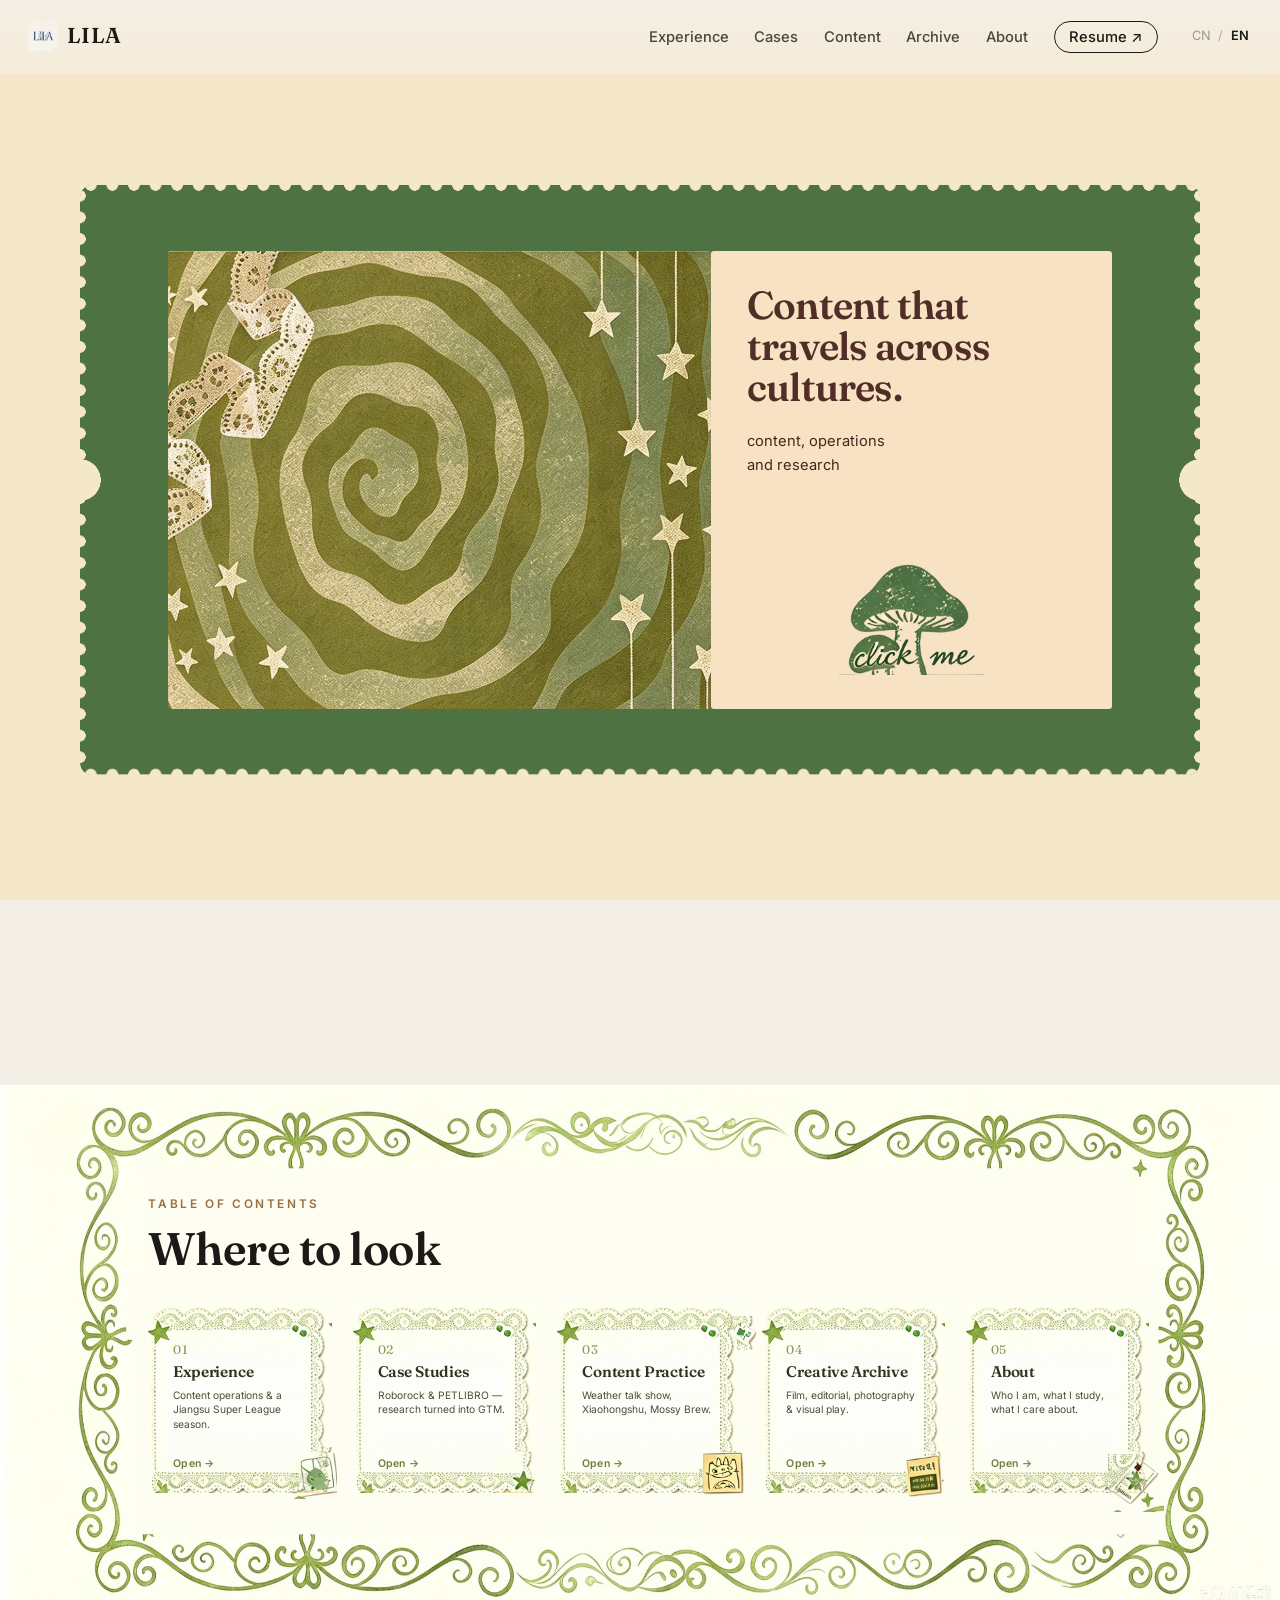
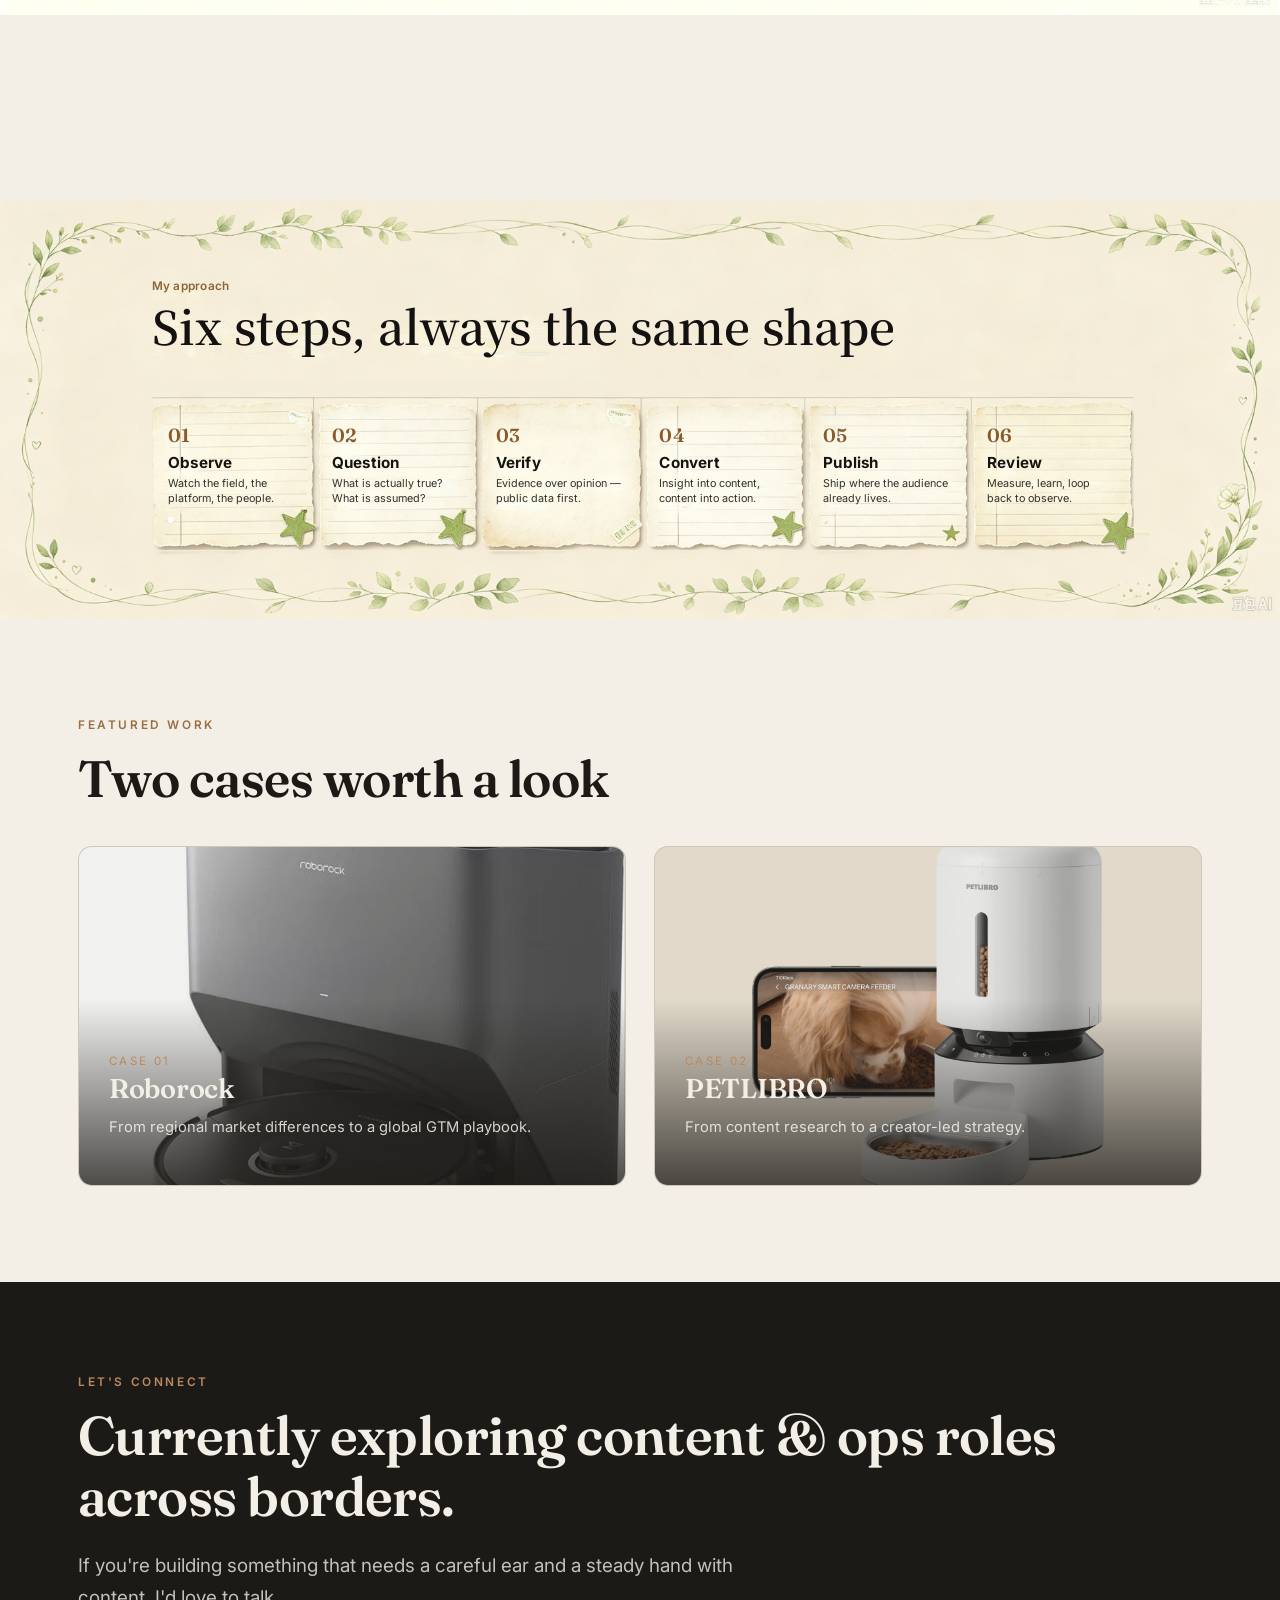
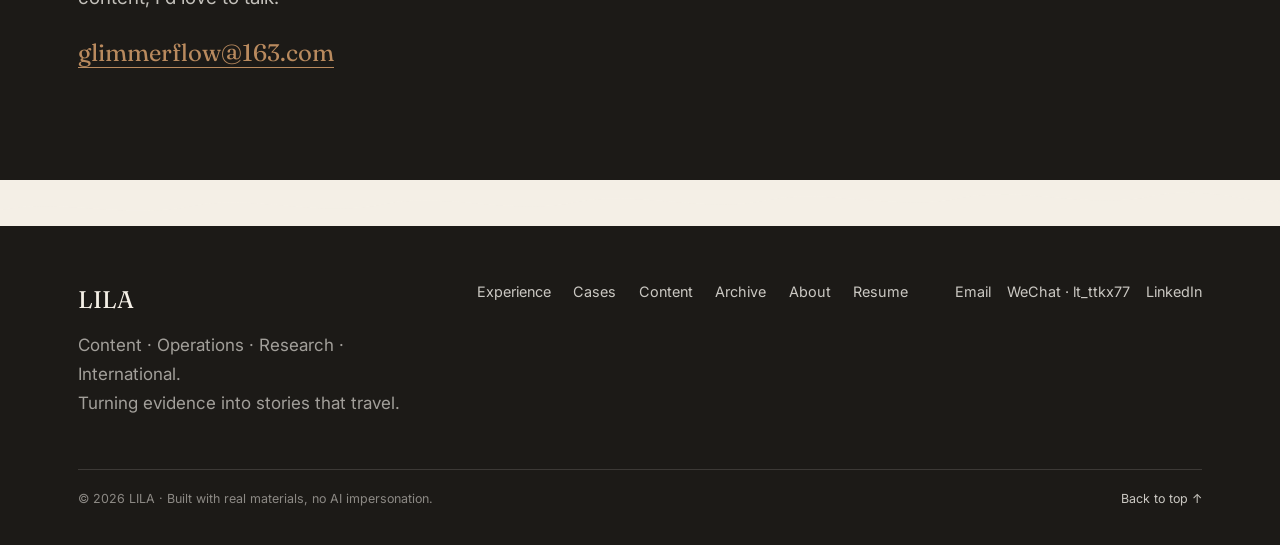
==== index.html @ 6fd73cf7 "LILA portfolio — initial deployment Bilingual (EN/ZH) content & operations portfolio site. Static mu" ====
<!DOCTYPE html>
<html lang="en">
<head>
<meta charset="UTF-8">
<meta name="viewport" content="width=device-width, initial-scale=1.0">
<title>LILA — Portfolio · Content · Operations · Research · International</title>
<meta name="description" content="LILA — a portfolio of content operations, brand research and creative work across cultures.">
<link rel="preconnect" href="https://fonts.googleapis.com">
<link rel="preconnect" href="https://fonts.gstatic.com" crossorigin>
<link href="https://fonts.googleapis.com/css2?family=Fraunces:ital,opsz,wght@0,9..144,400;0,9..144,600;1,9..144,500&family=Inter:wght@400;500;600&family=Noto+Serif+SC:wght@500;600;700&display=swap" rel="stylesheet">
<link rel="stylesheet" href="css/style.css">
</head>
<body class="home" data-page="home" data-no-intro>

<div id="nav-root"></div>

<main>
  <!-- HERO — ticket collage (target-en / target-ch) -->
  <section class="home-hero">
    <div class="ticket reveal">
      <div class="ticket-art" aria-hidden="true">
        <img src="assets/hero-swirl.jpg" alt="">
      </div>
      <div class="ticket-panel">
        <h1 class="reveal" data-zh-html="能跨越文化<br>的内容。">Content that<br>travels across<br>cultures.</h1>
        <p class="ticket-tagline reveal" data-zh-html="我在 <b>内容、运营与研究</b> 的交汇处工作——把证据变成故事，把故事变成增长。">content, operations<br>and research</p>
        <a class="ticket-mushroom reveal" href="#explore" aria-label="Explore my work">
          <img src="assets/hero-mushroom.png" alt="">
        </a>
      </div>
    </div>
  </section>

  <!-- EXPLORE / TOC -->
  <section class="section" id="explore">
    <div class="wrap">
      <div class="toc-board reveal">
        <div class="toc-head">
          <div class="eyebrow" data-zh="目录">Table of contents</div>
          <h2 class="title" data-zh="从哪儿看起">Where to look</h2>
        </div>
        <div class="toc-grid">
          <a class="toc-card" href="experience.html">
            <span class="num">01</span>
            <h3 data-zh="经历">Experience</h3>
            <p data-zh="内容运营，外加一个苏超赛季。">Content operations &amp; a Jiangsu Super League season.</p>
            <span class="go" data-zh="打开 →">Open →</span>
            <img class="deco deco-cat" src="assets/toc-cat.png" alt="" aria-hidden="true">
          </a>
          <a class="toc-card" href="cases.html">
            <span class="num">02</span>
            <h3 data-zh="案例研究">Case Studies</h3>
            <p data-zh="Roborock 与 PETLIBRO——把研究变成出海打法。">Roborock &amp; PETLIBRO — research turned into GTM.</p>
            <span class="go" data-zh="打开 →">Open →</span>
          </a>
          <a class="toc-card" href="content.html">
            <span class="num">03</span>
            <h3 data-zh="内容实践">Content Practice</h3>
            <p data-zh="聊个天气吧、小红书、Mossy Brew。">Weather talk show, Xiaohongshu, Mossy Brew.</p>
            <span class="go" data-zh="打开 →">Open →</span>
            <img class="deco deco-doodle" src="assets/toc-doodle.png" alt="" aria-hidden="true">
          </a>
          <a class="toc-card" href="archive.html">
            <span class="num">04</span>
            <h3 data-zh="创意档案">Creative Archive</h3>
            <p data-zh="影像、编辑设计、摄影与视觉实验。">Film, editorial, photography &amp; visual play.</p>
            <span class="go" data-zh="打开 →">Open →</span>
            <img class="deco deco-mint" src="assets/toc-stamp-mint.png" alt="" aria-hidden="true">
            <img class="deco deco-green" src="assets/toc-stamp-green.png" alt="" aria-hidden="true">
          </a>
          <a class="toc-card" href="about.html">
            <span class="num">05</span>
            <h3 data-zh="关于">About</h3>
            <p data-zh="我是谁、学什么、在意什么。">Who I am, what I study, what I care about.</p>
            <span class="go" data-zh="打开 →">Open →</span>
            <img class="deco deco-postcard" src="assets/toc-postcard.png" alt="" aria-hidden="true">
          </a>
        </div>
      </div>
    </div>
  </section>

  <!-- MY APPROACH — "我的方法 / 六个步骤" botanical framed note cards -->
  <section class="section alt" id="approach">
    <div class="method-board reveal">
      <div class="method-head">
        <div class="eyebrow" data-zh="我的方法">My approach</div>
        <h2 class="title" data-zh="六个步骤，一以贯之">Six steps, always the same shape</h2>
      </div>
      <div class="approach">
        <div class="step"><div class="n">01</div><h4 data-zh="观察">Observe</h4><p data-zh="观察行业、平台与人。">Watch the field, the platform, the people.</p></div>
        <div class="step"><div class="n">02</div><h4 data-zh="提问">Question</h4><p data-zh="什么是真的？什么只是假设？">What is actually true? What is assumed?</p></div>
        <div class="step"><div class="n">03</div><h4 data-zh="验证">Verify</h4><p data-zh="证据优先于观点——先用公开数据。">Evidence over opinion — public data first.</p></div>
        <div class="step"><div class="n">04</div><h4 data-zh="转化">Convert</h4><p data-zh="把洞察变成内容，把内容变成行动。">Insight into content, content into action.</p></div>
        <div class="step"><div class="n">05</div><h4 data-zh="发布">Publish</h4><p data-zh="在受众已经活跃的地方发布。">Ship where the audience already lives.</p></div>
        <div class="step"><div class="n">06</div><h4 data-zh="复盘">Review</h4><p data-zh="衡量、学习，再回到观察。">Measure, learn, loop back to observe.</p></div>
      </div>
    </div>
  </section>

  <!-- FEATURED WORK -->
  <section class="section">
    <div class="wrap">
      <div class="eyebrow reveal" data-zh="精选作品">Featured work</div>
      <h2 class="title reveal" data-zh="两个值得一看的案例">Two cases worth a look</h2>
      <div class="feat-grid">
        <a class="feat-card reveal" href="cases-roborock.html">
          <div class="img" style="background-image:url('assets/roborock_产品主视图.jpg')"></div>
          <div class="veil"></div>
          <div class="body">
            <span class="k" data-zh="案例 01">Case 01</span>
            <h3>Roborock</h3>
            <p data-zh="从区域市场差异，到一套全球化 GTM 方法论。">From regional market differences to a global GTM playbook.</p>
          </div>
        </a>
        <a class="feat-card reveal" href="cases-petlibro.html">
          <div class="img" style="background-image:url('assets/petlibro-granary产品主视图.webp')"></div>
          <div class="veil"></div>
          <div class="body">
            <span class="k" data-zh="案例 02">Case 02</span>
            <h3>PETLIBRO</h3>
            <p data-zh="从内容研究，到以创作者为驱动的策略。">From content research to a creator-led strategy.</p>
          </div>
        </a>
      </div>
    </div>
  </section>

  <!-- CONTACT -->
  <section class="contact">
    <div class="wrap">
      <div class="eyebrow" style="color:var(--kraft)" data-zh="保持联系">Let's connect</div>
      <h2 class="reveal" data-zh="正在寻找面向海外市场的运营与内容岗位。">Currently exploring content & ops roles across borders.</h2>
      <p class="lead reveal" data-zh="如果你正在做一件需要细心倾听、并以稳妥方式打磨内容的事，我很乐意聊聊。">If you're building something that needs a careful ear and a steady hand with content, I'd love to talk.</p>
      <p class="reveal"><a class="mail" href="mailto:glimmerflow@163.com">glimmerflow@163.com</a></p>
    </div>
  </section>
</main>

<div id="footer-root"></div>
<script src="js/main.js"></script>
</body>
</html>
---- css/style.css ----
/* =========================================================
   LILA — Personal Portfolio
   Moodboard B · Kraft & Ink
   Palette: paper #F4EFE6 · ink #1C1A17 · kraft #B98A5E
   Fonts:   Fraunces (display) + Inter (body)
   ========================================================= */

:root{
  --paper:#F4EFE6;
  --paper-2:#ECE3D3;
  --paper-3:#E3D8C4;
  --ink:#1C1A17;
  --ink-soft:#4A463F;
  --ink-faint:#8A8275;
  --kraft:#B98A5E;
  --kraft-deep:#9A6F44;
  --kraft-tint:rgba(185,138,94,.16);
  --line:rgba(28,26,23,.14);
  --line-strong:rgba(28,26,23,.28);
  --white:#FBF8F2;
  --shadow:0 18px 40px -22px rgba(28,26,23,.45);
  --serif:'Fraunces','Georgia','Times New Roman',serif;
  --sans:'Inter',system-ui,-apple-system,'Segoe UI','PingFang SC','Microsoft YaHei',sans-serif;
  --max:1180px;
  --r:14px;
}

*{box-sizing:border-box}
html{scroll-behavior:auto}
body{
  margin:0;
  background:var(--paper);
  color:var(--ink);
  font-family:var(--sans);
  font-size:17px;
  line-height:1.7;
  -webkit-font-smoothing:antialiased;
  overflow-x:hidden;
}
/* subtle paper grain overlay */
body::before{
  content:"";
  position:fixed;inset:0;z-index:0;pointer-events:none;
  opacity:.05;
  background-image:url("data:image/svg+xml,%3Csvg xmlns='http://www.w3.org/2000/svg' width='120' height='120'%3E%3Cfilter id='n'%3E%3CfeTurbulence type='fractalNoise' baseFrequency='0.9' numOctaves='2'/%3E%3C/filter%3E%3Crect width='100%25' height='100%25' filter='url(%23n)'/%3E%3C/svg%3E");
}
img{max-width:100%;display:block}
a{color:inherit;text-decoration:none}
h1,h2,h3,h4{font-family:var(--serif);font-weight:600;line-height:1.12;margin:0 0 .4em;letter-spacing:-.01em}
p{margin:0 0 1em}
.wrap{max-width:var(--max);margin:0 auto;padding:0 28px;position:relative;z-index:1}
.eyebrow{
  font-family:var(--sans);font-size:.74rem;font-weight:600;
  letter-spacing:.22em;text-transform:uppercase;color:var(--kraft-deep);
  margin-bottom:.9rem;
}
.muted{color:var(--ink-soft)}
.kraft{color:var(--kraft-deep)}
.serif{font-family:var(--serif)}

/* ---------- Buttons ---------- */
.btn{
  display:inline-flex;align-items:center;gap:.5em;
  font-family:var(--sans);font-weight:600;font-size:.92rem;
  padding:.78em 1.5em;border-radius:999px;border:1.5px solid var(--ink);
  background:var(--ink);color:var(--paper);cursor:pointer;
  transition:transform .25s,background .25s,color .25s;
}
.btn:hover{transform:translateY(-2px)}
.btn.ghost{background:transparent;color:var(--ink)}
.btn.ghost:hover{background:var(--ink);color:var(--paper)}
.btn .arrow{transition:transform .25s}
.btn:hover .arrow{transform:translateX(4px)}

/* =========================================================
   NAV (English-only, sticky, scroll-spy)
   ========================================================= */
.nav{
  position:fixed;top:0;left:0;right:0;z-index:60;
  display:flex;align-items:center;justify-content:space-between;
  padding:18px 28px;
  background:linear-gradient(to bottom,rgba(244,239,230,.92),rgba(244,239,230,.55));
  backdrop-filter:blur(8px);
  border-bottom:1px solid transparent;
  transition:background .3s,border-color .3s,padding .3s;
}
.nav.solid{
  background:rgba(244,239,230,.96);
  border-bottom:1px solid var(--line);
  padding:12px 28px;
}
.nav .brand{display:flex;align-items:center;gap:.55rem;font-family:var(--serif);font-size:1.35rem;font-weight:600;letter-spacing:.02em}
.nav .brand img{height:30px;width:auto;mix-blend-mode:multiply}
.nav ul{display:flex;gap:1.6rem;list-style:none;margin:0;padding:0;align-items:center}
.nav ul a{
  font-size:.92rem;font-weight:500;color:var(--ink-soft);position:relative;padding:.3em 0;
  transition:color .2s;
}
.nav ul a::after{
  content:"";position:absolute;left:0;bottom:-2px;height:2px;width:0;background:var(--kraft);transition:width .25s;
}
.nav ul a:hover,.nav ul a.active{color:var(--ink)}
.nav ul a.active::after,.nav ul a:hover::after{width:100%}
.nav .resume-link{border:1.5px solid var(--ink);border-radius:999px;padding:.4em 1em!important;color:var(--ink)!important}
.nav .resume-link::after{display:none}
.nav .resume-link:hover{background:var(--ink);color:var(--paper)!important}
.burger{display:none;flex-direction:column;gap:5px;cursor:pointer;background:none;border:0;padding:6px}
.burger span{width:24px;height:2px;background:var(--ink);transition:.3s}
/* language switcher (nav stays English; only active state changes) */
.nav .lang{display:flex;align-items:center;gap:.3rem;margin-left:.35rem;font-family:var(--sans);font-size:.8rem;letter-spacing:.08em}
.nav .lang button{background:none;border:0;cursor:pointer;padding:.2em .2em;color:rgba(28,26,23,.4);font:inherit;transition:color .25s}
.nav .lang button:hover{color:var(--ink)}
.nav .lang button.active{color:var(--ink);font-weight:600}
.nav .lang .lang-sep{color:rgba(28,26,23,.3);font-style:normal}

/* =========================================================
   HERO / generic section spacing
   ========================================================= */
.section{padding:96px 0;position:relative;z-index:1}
.section.tight{padding:64px 0}
.section.alt{background:var(--paper-2)}
.section h2.title{font-size:clamp(2rem,4.4vw,3.2rem);max-width:18ch}
.lead{font-size:1.18rem;color:var(--ink-soft);max-width:60ch}

/* =========================================================
   HOME — opening torn-paper intro
   ========================================================= */
#intro{
  position:fixed;inset:0;z-index:200;overflow:hidden;background:var(--paper);
  display:flex;align-items:center;justify-content:center;cursor:pointer;
}
#intro .leaf{position:absolute;top:-4%;height:108%;width:53%;background:var(--paper);
  box-shadow:var(--shadow);z-index:1;will-change:transform}
#intro .leaf-l{left:0;transform-origin:left center;border-right:2px solid var(--line);
  background-image:repeating-linear-gradient(90deg,rgba(28,26,23,.10) 0 2px,transparent 2px 7px)}
#intro .leaf-r{right:0;transform-origin:right center;border-left:2px solid var(--line);
  background-image:repeating-linear-gradient(90deg,transparent 0 5px,rgba(28,26,23,.10) 5px 7px)}
#intro .intro-text{position:relative;z-index:2;text-align:center;padding:0 1rem;pointer-events:none}
#intro .intro-text .small{font-family:var(--sans);font-size:.8rem;letter-spacing:.34em;text-transform:uppercase;color:var(--kraft-deep);margin-bottom:1rem}
#intro .intro-text h1{font-size:clamp(2.6rem,8vw,5rem);text-align:center;margin:0}
#intro .intro-text .crack{width:min(360px,70%);height:1px;margin:1.4rem auto;background:var(--line-strong);position:relative}
#intro .intro-text .crack::before{content:"";position:absolute;inset:-3px 0;background:repeating-linear-gradient(90deg,var(--line-strong) 0 7px,transparent 7px 13px)}
#intro .intro-text .openit{font-family:'Fraunces',Georgia,serif;font-style:italic;font-size:1.6rem;color:var(--ink-soft);transform:rotate(-5deg);display:inline-block}
#intro .hint{position:absolute;bottom:34px;left:0;right:0;text-align:center;font-size:.78rem;letter-spacing:.22em;text-transform:uppercase;color:var(--ink-faint);animation:pulse 2s infinite;z-index:3}
#intro .skip{position:absolute;top:24px;right:24px;font-size:.76rem;letter-spacing:.15em;text-transform:uppercase;color:var(--ink-faint);cursor:pointer;z-index:3;pointer-events:auto}
@keyframes pulse{0%,100%{opacity:.4}50%{opacity:1}}

/* HOME hero — styles live in the HOME HERO block further below */

/* EXPLORE — "目录 / 从哪儿看起" collage board (ROUND 1, section-scoped) */
/* WIDTH FIX (ROUND 2J): the board was double-inset — the 1180px centred .wrap
   AND the ornate-frame padding — so at 1920 the cards spanned only 879px while
   #approach's spanned 1474px (~300px dead space per side). Release the wrapper
   for THIS SECTION ONLY and give the board the same full-bleed recipe already
   used by #approach .method-board: width:100% + max-width:2240px + centred. */
#explore .wrap{max-width:none;padding:0}
/* VERTICAL FIT (ROUND 2K → 2L) — two different causes, two scoped fixes.
   (a) <=1099px: the framed plate already carries its own generous cream
       margin, so the global .section padding (96px 0) stacked a SECOND empty
       band around it. Halve that gutter (#approach removes it entirely).
   (b) >=1100px: see the desktop block further down — the plate's height is
       driven by its WIDTH (the frame's 2.846 aspect ratio yields 498px at
       1440 and 637px at 1920), so it can never fill a viewport by itself. */
#explore.section{padding:48px 0}
#explore .toc-board{
  position:relative;
  width:100%;max-width:2240px;margin:0 auto;
  background:url("../assets/toc-frame.jpg") center/100% 100% no-repeat;
  padding:5.7% 10.2% 6.2% 11.6%;
  overflow:hidden;   /* stickers may overhang cards but never the board */
}
#explore .toc-head{margin-bottom:2.9%}
#explore .toc-head .eyebrow{margin-bottom:.55rem}
#explore .toc-head h2.title{font-size:clamp(1.9rem,4vw,2.85rem);margin:0;max-width:16ch}

#explore .toc-grid{
  display:grid;grid-template-columns:repeat(5,1fr);
  gap:2.1%;align-items:stretch;
}
#explore .toc-card{
  position:relative;display:flex;flex-direction:column;min-width:0;width:100%;
  aspect-ratio:546/566;
  background:url("../assets/toc-lace.png") center/100% 100% no-repeat;
  padding:21% 15% 11% 13.5%;
  transition:transform .32s ease;
  transform-origin:50% 60%;
}
#explore .toc-card:hover{transform:translateY(-6px) rotate(-.7deg)}
#explore .toc-card .num{
  display:block;font-family:var(--serif);font-size:clamp(.78rem,.92vw,.92rem);
  color:#94955A;letter-spacing:.05em;line-height:1.28;
}
#explore .toc-card h3{
  font-size:clamp(.96rem,1.06vw,1.18rem);
  color:#33321F;margin:4% 0 0;line-height:1.2;
}
#explore .toc-card p{
  font-size:clamp(.66rem,.76vw,.74rem);
  color:#4E4C3A;line-height:1.46;margin:5% 0 0;
  overflow-wrap:break-word;word-break:break-word;
}
#explore .toc-card .go{
  display:inline-block;margin-top:auto;padding-top:6%;
  font-size:clamp(.66rem,.76vw,.74rem);font-weight:600;
  color:#6E7F3C;letter-spacing:.02em;
}
/* EN copy runs longer than the ZH reference: keep it inside the lace panel */
html[lang="en"] #explore .toc-card p{font-size:clamp(.64rem,.73vw,.72rem);line-height:1.42}

/* collage stickers (positions taken from the approved reference) */
#explore .deco{position:absolute;pointer-events:none;width:auto}
#explore .deco-cat{right:-3%;bottom:-3%;width:26%}
#explore .deco-doodle{right:-2%;bottom:-2%;width:24.5%}
#explore .deco-mint{left:-19%;top:7%;width:17.2%}
#explore .deco-green{right:1%;bottom:-2%;width:21.4%}
#explore .deco-postcard{right:-8%;bottom:-10%;width:32.4%}

/* ---------- TOC board responsive ---------- */
/* below the desktop full-bleed range, fall back to the standard 1180 container
   (the same 1099px cut-off #approach uses) */
@media(max-width:1099px){
  #explore .wrap{max-width:var(--max);padding:0 28px}
}

/* DESKTOP VERTICAL FIT (ROUND 2L) — make this section occupy one full
   viewport and SPREAD its content over that height instead of letting the
   leftover pool below the plate.
   Why this is not just "a taller section": the plate's height is a pure
   function of its width (frame aspect 2.846), so at 1440 it is 498px inside
   a 900px viewport. The two levers used here are (1) distribute the leftover
   height evenly around the plate and (2) grow the plate's OWN vertical
   rhythm so the framed content itself covers more of the viewport.            */
@media(min-width:1100px){
  #explore.section{
    padding:0;
    min-height:100vh;   /* fallback */
    min-height:100svh;
    display:flex;
    flex-direction:column;
    justify-content:center;   /* leftover height splits evenly above/below */
  }
  #explore .wrap{width:100%}
  /* plate gets a taller body: more air inside the frame above the title and
     under the card row (the vine border stretches ~10%, imperceptible) */
  #explore .toc-board{padding:8.5% 10.2% 9.5% 11.6%}
}
@media(max-width:980px){
  #explore .toc-board{padding:7% 10.8% 6.4% 12%}
  #explore .toc-grid{grid-template-columns:repeat(3,1fr);gap:7% 3.6%}
}
@media(max-width:720px){
  /* the ornate frame cannot stretch over a tall stack: plain cream panel.
     Keep the site's mobile gutter (the global .wrap rule uses 18px). */
  #explore .wrap{padding:0 18px}
  #explore .toc-board{
    background:none;background-color:#FDFDF1;
    border:1px solid #D8DEB8;border-radius:12px;
    padding:8% 6.5% 8%;
  }
  #explore .toc-head{margin-bottom:6%}
  /* a percentage ROW gap cannot resolve inside an auto-height grid: Chromium
     sized the container without the gaps, so the 3rd row (card 05) spilled past
     the board's overflow:hidden and its "Open →" got clipped. 8vw is the
     definite equivalent of the old 10%-of-grid-width row gap and fixes it. */
  #explore .toc-grid{grid-template-columns:repeat(2,1fr);gap:8vw 6%}
  #explore .toc-card .num{font-size:.8rem}
  #explore .toc-card h3{font-size:1.02rem}
  #explore .toc-card p{font-size:.72rem}
  #explore .toc-card .go{font-size:.72rem}
  #explore .deco-cat{width:28%}
  #explore .deco-doodle{width:27%}
  #explore .deco-postcard{width:34%;right:-6%}
  #explore .deco-mint{left:-8%;width:19%}
}

/* =========================================================
   MY APPROACH — "我的方法 / 六个步骤，一以贯之"
   Botanical framed panel + six torn ruled-note cards.
   Section-scoped (#approach) — ROUND 2 redesign.
   Desktop geometry is expressed in cqw so the whole composition
   scales proportionally with the framed panel (reference 3712×1216).
   ========================================================= */
#approach.section.alt{background:#F7F0DC;padding:0}
#approach .method-board{
  position:relative;
  width:100%;max-width:2240px;margin:0 auto;
  aspect-ratio:3712/1216;
  background:url("../assets/approach-frame.jpg") center/100% 100% no-repeat;
  container-type:inline-size;
}
#approach .method-head{position:absolute;left:11.85%;top:19.3%;width:66%}
#approach .method-head .eyebrow{
  font-family:var(--sans);font-size:.92cqw;font-weight:600;
  letter-spacing:.02em;text-transform:none;color:#8A6636;
  line-height:1;margin:0;
}
#approach .method-head h2.title{
  font-family:'Noto Serif SC','Songti SC','SimSun','Source Han Serif SC',var(--serif);
  font-size:3.6cqw;line-height:1.04;font-weight:600;
  color:#131211;letter-spacing:0;margin:.72cqw 0 0;max-width:none;
}
#approach .approach{
  position:absolute;left:11.853%;right:11.37%;top:45.72%;
  display:grid;grid-template-columns:repeat(6,1fr);gap:0;
  margin:0;border:0;
}
#approach .step{
  position:relative;display:flex;flex-direction:column;min-width:0;
  aspect-ratio:475/460;
  background-position:50% 50%;background-repeat:no-repeat;background-size:100% 100%;
  padding:2.69cqw 1.5cqw 0 1.27cqw;
  border:0;
}
#approach .step:nth-child(1){background-image:url("../assets/approach-note-1.jpg")}
#approach .step:nth-child(2){background-image:url("../assets/approach-note-2.jpg")}
#approach .step:nth-child(3){background-image:url("../assets/approach-note-3.jpg")}
#approach .step:nth-child(4){background-image:url("../assets/approach-note-4.jpg")}
#approach .step:nth-child(5){background-image:url("../assets/approach-note-5.jpg")}
#approach .step:nth-child(6){background-image:url("../assets/approach-note-6.jpg")}
#approach .step .n{
  font-family:var(--serif);font-size:1.48cqw;line-height:1;font-weight:600;
  color:#8A5A2B;letter-spacing:.01em;margin:0 0 .67cqw;
}
#approach .step h4{
  font-family:var(--sans);font-size:1.19cqw;line-height:1.12;font-weight:700;
  letter-spacing:.015em;color:#16140F;margin:0;
}
#approach .step p{
  font-family:var(--sans);font-size:.889cqw;line-height:1.42;font-weight:400;
  color:#33302A;margin:.4cqw 0 0;overflow-wrap:break-word;
}
/* EN copy runs longer than the Chinese reference: keep it inside the note */
html[lang="en"] #approach .step p{font-size:.845cqw}

/* ---------- MY APPROACH responsive ---------- */
/* the fixed-ratio framed panel cannot hold this much type below ~1100px:
   drop the frame and let the notes reflow as ordinary paper cards */
@media(max-width:1099px){
  #approach.section.alt{padding:56px 0;background:var(--paper-2)}
  #approach .method-board{
    aspect-ratio:auto;max-width:var(--max);container-type:normal;
    background:none;padding:0 28px;
  }
  #approach .method-head{position:static;width:auto;margin-bottom:26px}
  #approach .method-head .eyebrow{
    font-size:.74rem;letter-spacing:.22em;text-transform:uppercase;color:var(--kraft-deep);
  }
  #approach .method-head h2.title{font-size:clamp(1.9rem,4.6vw,2.6rem);margin:.5rem 0 0}
  #approach .approach{
    position:static;grid-template-columns:repeat(3,1fr);gap:20px;
  }
  #approach .step{
    padding:26px 22px 30px;border-radius:10px;
    box-shadow:0 14px 30px -24px rgba(28,26,23,.55);
  }
  #approach .step .n{font-size:1.05rem;margin-bottom:.55rem}
  #approach .step h4{font-size:1.02rem;line-height:1.2}
  #approach .step p,html[lang="en"] #approach .step p{font-size:.82rem;line-height:1.55;margin-top:.45rem}
}
@media(max-width:680px){
  #approach .approach{grid-template-columns:1fr;gap:16px}
  #approach .step{min-height:0}
}

/* FEATURED WORK */
.feat-grid{display:grid;grid-template-columns:1fr 1fr;gap:28px;margin-top:2.4rem}
.feat-card{
  position:relative;border-radius:var(--r);overflow:hidden;border:1px solid var(--line);
  background:var(--paper-2);min-height:340px;display:flex;flex-direction:column;justify-content:flex-end;
  transition:transform .35s,box-shadow .35s;
}
.feat-card .img{position:absolute;inset:0;background-size:cover;background-position:center;opacity:.9;transition:transform .6s,opacity .4s}
.feat-card:hover{transform:translateY(-6px);box-shadow:var(--shadow)}
.feat-card:hover .img{transform:scale(1.05)}
.feat-card .veil{position:absolute;inset:0;background:linear-gradient(to top,rgba(28,26,23,.78),rgba(28,26,23,.05) 55%)}
.feat-card .body{position:relative;padding:30px;color:var(--paper)}
.feat-card .body .k{font-size:.72rem;letter-spacing:.2em;text-transform:uppercase;color:var(--kraft)}
.feat-card .body h3{color:var(--paper);font-size:1.7rem}
.feat-card .body p{color:rgba(251,248,242,.82);font-size:.92rem}

/* CONTACT */
.contact{background:var(--ink);color:var(--paper);border-radius:0}
.contact .wrap{padding-top:90px;padding-bottom:90px}
.contact h2{color:var(--paper);font-size:clamp(2rem,5vw,3.4rem)}
.contact .lead{color:rgba(251,248,242,.75)}
.contact a.mail{color:var(--kraft);font-family:var(--serif);font-size:1.5rem;border-bottom:1px solid var(--kraft)}

/* =========================================================
   FOOTER
   ========================================================= */
footer.site{
  background:var(--ink);color:var(--paper);padding:54px 0 36px;position:relative;z-index:1;
}
footer.site .cols{display:flex;justify-content:space-between;flex-wrap:wrap;gap:30px}
footer.site .f-brand{font-family:var(--serif);font-size:1.5rem}
footer.site a{color:rgba(251,248,242,.78);transition:color .2s}
footer.site a:hover{color:var(--kraft)}
footer.site .links{display:flex;gap:1.4rem;flex-wrap:wrap;font-size:.9rem}
footer.site .copy{margin-top:34px;font-size:.78rem;color:rgba(251,248,242,.5);border-top:1px solid rgba(251,248,242,.14);padding-top:18px;display:flex;justify-content:space-between;flex-wrap:wrap;gap:10px}
footer.site .social{display:flex;gap:1rem;font-size:.9rem}

/* =========================================================
   TORN PAPER DIVIDER
   ========================================================= */
.torn{position:relative;height:46px;background:var(--paper);z-index:1}
.torn svg{position:absolute;left:0;right:0;width:100%;height:46px;display:block}
.torn.flip{transform:scaleY(-1)}

/* =========================================================
   PAGE HEADER (sub pages)
   ========================================================= */
.page-head{padding:150px 0 40px;position:relative;z-index:1}
.page-head .eyebrow{margin-bottom:.6rem}
.page-head h1{font-size:clamp(2.4rem,6vw,4.4rem);max-width:16ch}
.page-head .lead{margin-top:1rem}
.breadcrumb{font-size:.8rem;letter-spacing:.12em;text-transform:uppercase;color:var(--ink-faint);margin-bottom:1.4rem}
.breadcrumb a:hover{color:var(--kraft-deep)}

/* =========================================================
   CARDS / GRID helpers
   ========================================================= */
.card{background:var(--paper-2);border:1px solid var(--line);border-radius:var(--r);padding:28px;transition:transform .3s,box-shadow .3s}
.card:hover{transform:translateY(-4px);box-shadow:var(--shadow)}
.grid-2{display:grid;grid-template-columns:1fr 1fr;gap:24px}
.grid-3{display:grid;grid-template-columns:repeat(3,1fr);gap:22px}
.grid-4{display:grid;grid-template-columns:repeat(4,1fr);gap:20px}
.stack{display:flex;flex-direction:column;gap:22px}

/* stat row */
.stats{display:grid;grid-template-columns:repeat(3,1fr);gap:20px;margin:2rem 0}
.stat{background:var(--paper-2);border:1px solid var(--line);border-radius:var(--r);padding:26px;text-align:left}
.stat .big{font-family:var(--serif);font-size:clamp(2.2rem,5vw,3.4rem);color:var(--kraft-deep);line-height:1}
.stat .lbl{font-size:.86rem;color:var(--ink-soft);margin-top:.5rem}

/* evidence chip */
.chip{display:inline-flex;align-items:center;gap:.45em;font-family:'SFMono-Regular',ui-monospace,Menlo,Consolas,monospace;font-size:.74rem;background:var(--kraft-tint);color:var(--kraft-deep);border:1px solid rgba(185,138,94,.4);border-radius:999px;padding:.3em .8em;margin:.18em .18em 0 0}
.chip b{font-weight:600}

/* quote / review card */
.quote{background:var(--white);border:1px solid var(--line);border-left:4px solid var(--kraft);border-radius:10px;padding:20px 22px;font-size:.95rem}
.quote .meta{margin-top:.8rem;font-size:.78rem;color:var(--ink-faint);letter-spacing:.04em}
.quote.neg{border-left-color:#c0694a}

/* process row (experience end-to-end) */
.proc{display:grid;grid-template-columns:repeat(5,1fr);gap:0;border:1px solid var(--line);border-radius:var(--r);overflow:hidden}
.proc .p{padding:22px 18px;border-right:1px solid var(--line);background:var(--paper-2)}
.proc .p:last-child{border-right:0}
.proc .p .n{font-family:var(--serif);color:var(--kraft-deep)}
.proc .p h4{font-size:1rem;margin:.3em 0}
.proc .p p{font-size:.8rem;color:var(--ink-soft);margin:0}

/* =========================================================
   CASE STUDY layout (side nav + content)
   ========================================================= */
.case-hero{padding:150px 0 30px;position:relative;z-index:1}
.case-hero .brand-row{display:flex;align-items:center;gap:1rem;margin-bottom:1.2rem}
.case-hero .brand-row img{height:54px;mix-blend-mode:multiply}
.case-hero h1{font-size:clamp(2.6rem,7vw,5rem)}
.case-hero .lead{margin-top:1rem}
.case-layout{display:grid;grid-template-columns:230px 1fr;gap:54px;align-items:start;padding:40px 0 90px}
.side-nav{position:sticky;top:96px;align-self:start;border-left:1.5px solid var(--line);padding-left:18px}
.side-nav a{display:block;font-size:.86rem;color:var(--ink-soft);padding:.42em 0;border-bottom:1px solid transparent;transition:color .2s}
.side-nav a:hover,.side-nav a.active{color:var(--ink)}
.side-nav a.active{color:var(--kraft-deep);font-weight:600}
.side-nav .sn-num{font-family:var(--serif);color:var(--kraft-deep);margin-right:.5em}
.case-block{padding:30px 0;border-bottom:1px solid var(--line)}
.case-block:last-child{border-bottom:0}
.case-block h2{font-size:clamp(1.6rem,3.4vw,2.4rem)}
.case-block .sub{color:var(--ink-faint);font-size:.8rem;letter-spacing:.16em;text-transform:uppercase;margin-bottom:.8rem}
.case-block p{max-width:64ch}
.case-block img.inline{margin:1.4rem 0;border-radius:12px;border:1px solid var(--line)}

/* region matrix */
.matrix{display:grid;grid-template-columns:1.1fr 1fr 1fr 1fr;gap:0;border:1px solid var(--line);border-radius:var(--r);overflow:hidden;margin:1.4rem 0}
.matrix .cell{padding:16px 16px;border-right:1px solid var(--line);border-bottom:1px solid var(--line);font-size:.84rem;background:var(--paper-2)}
.matrix .cell.h{background:var(--ink);color:var(--paper);font-weight:600;font-family:var(--sans)}
.matrix .cell.rh{background:var(--kraft-tint);font-weight:600}
.matrix .cell p{margin:.3em 0;font-size:.8rem;color:var(--ink-soft)}

/* value x trust */
.vt{display:grid;grid-template-columns:1fr 1fr;gap:24px;margin:1.4rem 0}
.vt .col{border:1px solid var(--line);border-radius:var(--r);padding:24px;background:var(--paper-2)}
.vt .col h4{font-size:1.1rem;color:var(--kraft-deep)}
.vt .col ul{margin:.6em 0 0;padding-left:1.1em}
.vt .col li{margin:.35em 0;font-size:.88rem;color:var(--ink-soft)}

/* creator roles grid */
.roles{display:grid;grid-template-columns:repeat(2,1fr);gap:16px;margin:1.4rem 0}
.role{border:1px solid var(--line);border-radius:10px;padding:16px 18px;background:var(--white)}
.role .tag{font-size:.72rem;letter-spacing:.1em;text-transform:uppercase;color:var(--kraft-deep)}
.role h4{font-size:1rem;margin:.2em 0}
.role p{font-size:.83rem;color:var(--ink-soft);margin:0}

/* chart bars */
.bars{display:flex;flex-direction:column;gap:14px;margin:1.4rem 0}
.bar-row{display:grid;grid-template-columns:160px 1fr;gap:14px;align-items:center}
.bar-row .name{font-size:.84rem;color:var(--ink-soft)}
.bar-track{height:14px;background:var(--paper-3);border-radius:999px;overflow:hidden}
.bar-fill{height:100%;background:linear-gradient(90deg,var(--kraft),var(--kraft-deep));border-radius:999px;width:0;transition:width 1.1s cubic-bezier(.2,.7,.2,1)}

/* =========================================================
   CASE STUDY — ROUND 1 fixes (pagination + evidence ratios)
   ========================================================= */
.case-pager{
  display:flex;justify-content:space-between;align-items:center;gap:1rem;
  flex-wrap:wrap;padding:2.4rem 0 0;margin-top:2rem;border-top:1px solid var(--line)
}
.case-pager .btn.ghost{font-size:.92rem}
.case-pager .prev{margin-right:auto}
.case-pager .next{margin-left:auto}

/* Evidence layouts that preserve original screenshot proportions */
.evidence-wide{width:100%;margin:1.2rem 0}
.evidence-wide img.inline,
.evidence-pair img.inline{width:100%;margin:0}
.evidence-wide img.inline{max-height:min(72vh,900px);object-fit:contain}
.evidence-pair{display:grid;grid-template-columns:1fr 1fr;gap:16px;margin-top:1.2rem}
.evidence-pair img.inline{height:100%;max-height:380px;object-fit:contain}
.img-link{display:block}
.caption{font-size:.75rem;color:var(--ink-faint);margin-top:.45rem;font-style:italic}
.img-link .caption::before{content:"↗ "}

/* Product images inside case cards */
.card-img{width:100%;max-height:200px;object-fit:contain;margin-top:.8rem;border-radius:8px;background:transparent}

/* Readable wide screenshots on smaller desktop */
@media(max-width:1080px){
  .evidence-pair{grid-template-columns:1fr}
  .evidence-pair img.inline{max-height:none}
}

/* =========================================================
   CONTENT PRACTICE
   ========================================================= */
.proj-card{display:grid;grid-template-columns:1fr 1.1fr;gap:0;border:1px solid var(--line);border-radius:var(--r);overflow:hidden;margin:28px 0;background:var(--paper-2)}
.proj-card .media{background:var(--paper-3);min-height:280px;background-size:cover;background-position:center}
.proj-card .body{padding:34px}
.proj-card.flip{grid-template-columns:1.1fr 1fr}
.proj-card.flip .media{order:2}
.proj-card .body h3{font-size:1.7rem}
.proj-card .tag{display:inline-block;font-size:.72rem;letter-spacing:.14em;text-transform:uppercase;color:var(--kraft-deep);border:1px solid var(--kraft);border-radius:999px;padding:.3em .8em;margin-bottom:1rem}
.proj-card .kv{margin-top:1rem;font-size:.9rem}
.proj-card .kv b{color:var(--ink)}

/* Content Practice — media integrity & evidence figures.
   Scoped to body[data-page="content"] so other pages using .proj-card
   (background-image cover style) are unaffected. */
body[data-page="content"] .proj-card .media{display:flex;flex-direction:column;align-items:center;justify-content:center;gap:12px;padding:22px;min-height:300px}
body[data-page="content"] .proj-card .media.media-contain > img{max-width:100%;max-height:460px;width:auto;height:auto;border-radius:8px;box-shadow:var(--shadow)}
body[data-page="content"] .proj-card .media.media-duo{display:grid;grid-template-columns:1fr 1fr;align-items:start;gap:14px}
body[data-page="content"] .media-fig{margin:0;min-width:0}
body[data-page="content"] .media-fig img{width:100%;height:auto;display:block;border-radius:8px;border:1px solid var(--line);background:var(--white)}
body[data-page="content"] .media-fig figcaption{font-size:.74rem;color:var(--ink-faint);font-style:italic;letter-spacing:.02em;line-height:1.45;margin-top:.45rem}
body[data-page="content"] .shots{display:grid;grid-template-columns:repeat(2,1fr);gap:16px;align-items:start;margin-top:1.5rem}
@media(max-width:520px){
  body[data-page="content"] .proj-card .media.media-duo{grid-template-columns:1fr 1fr;gap:10px;padding:14px}
  body[data-page="content"] .shots{gap:12px}
}

/* =========================================================
   CREATIVE ARCHIVE (masonry + tape cursor)
   ========================================================= */
.archive-intro{display:grid;grid-template-columns:1fr 1fr 1fr 1fr;gap:0;border-top:1px solid var(--line);margin-top:2.4rem}
.archive-intro .c{padding:26px 18px;border-right:1px solid var(--line)}
.archive-intro .c:last-child{border-right:0}
.archive-intro .c h3{font-size:1.2rem}
.archive-intro .c p{font-size:.84rem;color:var(--ink-soft);margin:.4em 0 0}
.masonry{column-count:3;column-gap:18px;margin-top:2.4rem}
.m-item{break-inside:avoid;margin:0 0 18px;border-radius:12px;overflow:hidden;border:1px solid var(--line);background:var(--paper-2);position:relative;cursor:pointer}
.m-item img{width:100%;display:block;transition:transform .5s}
.m-item:hover img{transform:scale(1.04)}
.m-item .cap{position:absolute;left:0;right:0;bottom:0;padding:14px 16px;background:linear-gradient(to top,rgba(28,26,23,.72),transparent);color:var(--paper);font-size:.82rem;opacity:0;transition:opacity .3s}
.m-item:hover .cap{opacity:1}

/* Archive reconstruction — classified visual archive.
   Scoped to body[data-page="archive"] so other pages are unaffected.
   (.masonry/.m-item above remain for compatibility but are no longer used.) */
.arc-cat{display:flex;gap:24px;align-items:baseline;border-top:2px solid var(--ink);padding-top:20px;margin:70px 0 8px}
.arc-cat:first-of-type{margin-top:34px}
.arc-cat .n{font-family:var(--serif);font-size:2.4rem;line-height:1;color:var(--kraft-deep)}
.arc-cat h2{font-size:clamp(1.55rem,3vw,2.2rem);margin:0}
.arc-cat .purpose{font-size:.85rem;color:var(--ink-soft);margin:.45em 0 0;max-width:56ch}
.arc-label{display:flex;align-items:center;gap:12px;font-size:.72rem;letter-spacing:.16em;text-transform:uppercase;color:var(--kraft-deep);margin:30px 0 14px}
.arc-label::after{content:"";flex:1;height:1px;background:var(--line)}
.arc-grid{display:grid;gap:18px;align-items:start}
.collage-feature{display:grid;grid-template-columns:minmax(260px,5fr) 7fr;gap:30px;align-items:end;margin-bottom:4px}
.collage-grid{grid-template-columns:repeat(3,1fr)}
.single-feature{max-width:460px}
.wechat-grid{grid-template-columns:repeat(4,1fr)}
.zine-grid{grid-template-columns:1.15fr 1fr 1fr}
.moving-grid{grid-template-columns:3fr 2fr}
.ph-grid{grid-template-columns:repeat(6,1fr);gap:16px}
.ph-grid .L{grid-column:span 3}
.ph-grid .P,.ph-grid .T{grid-column:span 2}
.travel-feature{max-width:680px}
.arc-item{display:block;text-decoration:none;color:inherit;min-width:0}
.arc-item img{width:100%;height:auto;display:block;border-radius:10px;border:1px solid var(--line);background:var(--paper-2)}
.arc-item .cap2{display:block;font-size:.72rem;color:var(--ink-faint);font-style:italic;letter-spacing:.03em;margin-top:.5rem;line-height:1.4}
.arc-item:hover img{border-color:var(--kraft)}
.arc-item:focus-visible{outline:2px solid var(--kraft-deep);outline-offset:3px}
.collage-feature .feat img{max-height:560px;width:auto;max-width:100%}
@media(max-width:1080px){
  .wechat-grid{grid-template-columns:repeat(2,1fr)}
}
@media(max-width:980px){
  .collage-feature{grid-template-columns:1fr;align-items:start}
  .collage-feature .feat{max-width:420px}
  .collage-grid,.zine-grid{grid-template-columns:1fr 1fr}
  .zine-grid .feat{grid-column:1/-1;max-width:420px}
  .moving-grid{grid-template-columns:1fr}
  .ph-grid{grid-template-columns:1fr 1fr}
  .ph-grid .L{grid-column:span 2}
  .ph-grid .P,.ph-grid .T{grid-column:span 1}
  .arc-cat{gap:16px;margin-top:52px}
}

/* tape cursor */
#tape{position:fixed;top:0;left:0;width:120px;height:54px;z-index:120;pointer-events:none;
  background:linear-gradient(135deg,rgba(185,138,94,.5),rgba(154,111,68,.62));
  border-left:2px dashed rgba(255,255,255,.5);border-right:2px dashed rgba(255,255,255,.5);
  transform:translate(-50%,-50%) rotate(-8deg);opacity:0;transition:opacity .3s;
  box-shadow:0 6px 18px -8px rgba(28,26,23,.5);display:flex;align-items:center;justify-content:center;overflow:hidden}
#tape .tp-img{width:100%;height:100%;object-fit:cover;opacity:0;transition:opacity .2s}
#tape .tp-txt{font-family:var(--serif);font-style:italic;color:var(--paper);font-size:.9rem}
body.tape-on #tape{opacity:1}

/* =========================================================
   ABOUT
   ========================================================= */
.about-grid{display:grid;grid-template-columns:.9fr 1.1fr;gap:50px;align-items:start}
.about-photo{border-radius:var(--r);overflow:hidden;border:1px solid var(--line);background:var(--paper-2)}
.skills{display:grid;grid-template-columns:1fr 1fr;gap:18px;margin-top:1.4rem}
.skill{border:1px solid var(--line);border-radius:10px;padding:18px;background:var(--paper-2)}
.skill .t{font-family:var(--serif);color:var(--kraft-deep);font-size:1.05rem}
.skill p{font-size:.84rem;color:var(--ink-soft);margin:.4em 0 0}

/* RESUME page */
.resume-frame{border:1px solid var(--line);border-radius:var(--r);background:var(--white);box-shadow:var(--shadow);overflow:hidden;margin-top:2rem}
.resume-frame iframe{width:100%;height:82vh;border:0}

/* =========================================================
   REVEAL animation
   ========================================================= */
.reveal{opacity:0;transform:translateY(26px);transition:opacity .8s,transform .8s}
.reveal.in{opacity:1;transform:none}
@media (prefers-reduced-motion:reduce){
  .reveal{opacity:1!important;transform:none!important}
  #intro{display:none!important}
}

/* =========================================================
   RESPONSIVE
   ========================================================= */
@media(max-width:980px){
  .feat-grid,.grid-2,.grid-3,.vt,.proj-card,.proj-card.flip,.about-grid,.roles{grid-template-columns:1fr}
  .proj-card.flip .media{order:0}
  .stats,.grid-4{grid-template-columns:repeat(2,1fr)}
  .proc{grid-template-columns:1fr 1fr}
  .matrix{grid-template-columns:1fr 1fr}
  .archive-intro{grid-template-columns:1fr 1fr}
  .masonry{column-count:2}
  .case-layout{grid-template-columns:1fr;gap:24px}
  .side-nav{position:relative;top:0;border-left:0;border-top:1px solid var(--line);padding-left:0;display:flex;flex-wrap:wrap;gap:8px}
  .side-nav a{border-bottom:0}
}
@media(max-width:620px){
  body{font-size:16px}
  .nav ul{position:fixed;inset:64px 0 auto 0;flex-direction:column;background:var(--paper);border-bottom:1px solid var(--line);padding:18px 28px;gap:.3rem;transform:translateY(-130%);transition:transform .35s;box-shadow:var(--shadow)}
  .nav ul.open{transform:none}
  .burger{display:flex}
  .stats,.grid-4,.proc{grid-template-columns:1fr}
  .masonry{column-count:1}
  .archive-intro{grid-template-columns:1fr}
  .matrix{grid-template-columns:1fr}
  .wrap{padding:0 18px}
}

/* =========================================================
   EXPERIENCE PAGE — Editorial portfolio redesign
   ========================================================= */
.experience-page{padding-top:92px}
.experience-page section{padding:4.5rem 0}
.experience-page .exp-hero{padding-top:5rem;padding-bottom:4rem}

.exp-label{
  font-family:var(--sans);font-size:.72rem;font-weight:600;letter-spacing:.22em;text-transform:uppercase;
  color:var(--kraft-deep);margin-bottom:1rem
}
.exp-hero h1{
  font-family:var(--serif);font-size:clamp(2.2rem,5vw,4rem);line-height:1.05;letter-spacing:-.02em;margin-bottom:.6rem;max-width:16ch
}
.exp-meta{
  font-family:var(--sans);font-size:.9rem;color:var(--ink-soft);margin-bottom:1.4rem;letter-spacing:.02em
}
.exp-lead{
  font-size:1.05rem;line-height:1.65;color:var(--ink);max-width:62ch;margin-bottom:2rem
}
.exp-hero-media{
  position:relative;max-width:76%;margin-bottom:1rem;cursor:zoom-in
}
.exp-hero-media img{
  width:100%;aspect-ratio:16/9;object-fit:cover;border-radius:var(--r);background:var(--paper-2)
}
.exp-caption{
  font-size:.78rem;color:var(--ink-faint);margin:.55rem 0 0;font-style:italic
}
.exp-tags{
  display:flex;gap:.6rem;flex-wrap:wrap;margin-top:1.6rem
}
.exp-tags span{
  font-family:var(--sans);font-size:.72rem;font-weight:600;letter-spacing:.14em;text-transform:uppercase;
  color:var(--ink-faint);border:1px solid var(--line);padding:.35em .85em;border-radius:999px
}

.exp-sec-label{
  font-family:var(--sans);font-size:.72rem;font-weight:600;letter-spacing:.22em;text-transform:uppercase;
  color:var(--kraft-deep);margin-bottom:1.2rem;padding-bottom:.6rem;border-bottom:1px solid var(--line)
}
.exp-section h3{font-family:var(--serif);font-size:1.35rem;margin:2rem 0 1rem}
.exp-section h3:first-child{margin-top:0}
.exp-sec-lead{
  font-size:1.02rem;line-height:1.6;color:var(--ink-soft);max-width:70ch;margin:-.6rem 0 2.2rem
}

/* Project overview grid */
.exp-grid{
  display:grid;grid-template-columns:minmax(220px,320px) 1fr;gap:3rem
}
.exp-col-side h2{font-size:1.6rem;margin-bottom:.5rem;line-height:1.15}
.exp-role{font-size:1.05rem;font-weight:600;color:var(--ink);margin-bottom:.25rem}
.exp-date{font-size:.9rem;color:var(--kraft-deep);margin-bottom:1.1rem}
.exp-position{font-size:.92rem;line-height:1.55;color:var(--ink-soft)}

.exp-duties{
  list-style:none;padding:0;margin:0 0 2.2rem;display:grid;grid-template-columns:repeat(2,1fr);gap:.55rem 1.5rem
}
.exp-duties li{
  position:relative;padding-left:1.2rem;font-size:.92rem;line-height:1.5;color:var(--ink-soft)
}
.exp-duties li::before{
  content:"—";position:absolute;left:0;color:var(--kraft)
}

.exp-key-projects{
  display:grid;gap:1rem;margin-bottom:2.2rem
}
.exp-kp-item{
  display:flex;gap:1rem;align-items:flex-start;padding:1rem;border:1px solid var(--line);border-radius:var(--r);background:var(--white)
}
.exp-kp-num{
  font-family:var(--serif);font-size:1.4rem;font-weight:600;color:var(--kraft-deep);line-height:1;min-width:2.2rem
}
.exp-kp-item b{display:block;font-family:var(--serif);font-size:1.05rem;margin-bottom:.2rem;color:var(--ink)}
.exp-kp-item p{font-size:.85rem;color:var(--ink-soft);margin:0}

/* Content portfolio */
.exp-main-case{
  display:grid;grid-template-columns:minmax(0,1.45fr) minmax(280px,1fr);gap:2rem;align-items:start;margin-bottom:3rem
}
.exp-case-media{position:relative;background:var(--white);border-radius:var(--r);overflow:hidden;box-shadow:var(--shadow)}
.exp-case-media video,.exp-subcase-media video{width:100%;display:block;aspect-ratio:9/16;object-fit:contain;background:#000}
.exp-badge{
  position:absolute;top:.8rem;left:.8rem;background:var(--ink);color:var(--paper);font-size:.65rem;
  font-weight:600;letter-spacing:.12em;text-transform:uppercase;padding:.35em .75em;border-radius:999px
}
.exp-case-info h3{font-size:1.8rem;margin-bottom:.7rem}
.exp-case-info p{font-size:.95rem;line-height:1.6;color:var(--ink-soft);margin-bottom:1.4rem}
.exp-metrics{display:grid;grid-template-columns:repeat(3,1fr);gap:1rem}
.exp-metrics div b{display:block;font-size:.7rem;font-weight:600;letter-spacing:.1em;text-transform:uppercase;color:var(--ink-faint);margin-bottom:.15rem}
.exp-metrics div span{font-family:var(--serif);font-size:1.5rem;font-weight:600;color:var(--ink)}
.exp-metrics.small{grid-template-columns:repeat(3,1fr);gap:.6rem}
.exp-metrics.small span{font-size:1.05rem}

.exp-secondary-cases{
  display:grid;grid-template-columns:repeat(2,1fr);gap:2rem;margin-bottom:3rem
}
.exp-subcase{
  background:var(--white);border-radius:var(--r);overflow:hidden;box-shadow:var(--shadow)
}
.exp-subcase-media{position:relative}
.exp-subcase-info{padding:1.2rem}
.exp-subcase-info h4{font-size:1.15rem;margin-bottom:.5rem}
.exp-subcase-info p{font-size:.85rem;color:var(--ink-soft);margin-bottom:1rem}

.exp-aux-title{font-family:var(--serif);font-size:1.2rem;margin:0 0 1rem}
.exp-aux-grid{
  display:grid;grid-template-columns:repeat(4,1fr);gap:1rem
}
.exp-aux-card{
  background:var(--white);border-radius:var(--r);overflow:hidden;box-shadow:var(--shadow);cursor:zoom-in;transition:transform .25s
}
.exp-aux-card:hover{transform:translateY(-3px)}
.exp-aux-card img{width:100%;aspect-ratio:9/10;object-fit:cover}
.exp-aux-body{padding:.9rem}
.exp-aux-body h5{font-size:.9rem;margin-bottom:.35rem}
.exp-aux-body p{font-size:.72rem;color:var(--ink-faint);margin:0}

/* Official publication */
.exp-pub-main{
  margin-bottom:2rem;cursor:zoom-in
}
.exp-pub-main img{
  width:100%;border-radius:var(--r);background:var(--white);box-shadow:var(--shadow)
}
.exp-pub-caption{
  display:flex;align-items:baseline;gap:1rem;margin-top:.7rem;flex-wrap:wrap
}
.exp-pub-caption span{font-weight:600;font-size:.85rem}
.exp-pub-caption p{font-size:.78rem;color:var(--ink-faint);margin:0}
.exp-pub-grid{
  display:grid;grid-template-columns:repeat(2,1fr);gap:1.5rem
}
.exp-pub-card{
  background:var(--white);border-radius:var(--r);overflow:hidden;box-shadow:var(--shadow);cursor:zoom-in
}
.exp-pub-num{
  font-family:var(--serif);font-size:1.2rem;font-weight:600;color:var(--kraft-deep);padding:.8rem .8rem 0
}
.exp-pub-card img{width:100%;padding:.8rem;background:var(--white);object-fit:contain;max-height:260px}
.exp-pub-body{padding:0 1rem 1rem}
.exp-pub-body h5{font-size:.95rem;margin-bottom:.3rem}
.exp-pub-body p{font-size:.78rem;color:var(--ink-soft);margin:0}

/* Performance review */
.exp-review-grid{
  display:grid;grid-template-columns:minmax(0,1.6fr) minmax(260px,340px);gap:2.5rem
}
.exp-chart{display:flex;flex-direction:column;gap:.6rem;margin-bottom:2.5rem}
.exp-bar-row{
  display:grid;grid-template-columns:minmax(90px,160px) 1fr auto;align-items:center;gap:.8rem;font-size:.85rem
}
.exp-bar-label{color:var(--ink-soft);white-space:nowrap;overflow:hidden;text-overflow:ellipsis}
.exp-bar-track{height:10px;background:var(--paper-2);border-radius:999px;overflow:hidden}
.exp-bar{height:100%;background:var(--kraft);border-radius:999px}
.exp-bar-value{font-family:var(--serif);font-weight:600;color:var(--ink);min-width:3.2rem;text-align:right}
.exp-mini-charts{
  display:grid;grid-template-columns:repeat(3,1fr);gap:1.2rem;margin-bottom:2rem
}
.exp-mini-chart{background:var(--white);border-radius:var(--r);padding:1rem;box-shadow:var(--shadow)}
.exp-mini-chart h4{font-size:.85rem;text-transform:uppercase;letter-spacing:.08em;color:var(--kraft-deep);margin-bottom:.8rem}

.exp-observations{background:var(--white);border-radius:var(--r);padding:1.2rem;box-shadow:var(--shadow)}
.exp-observations h4{font-size:1rem;margin-bottom:.8rem}
.exp-observations ul{list-style:none;padding:0;margin:0;display:flex;flex-direction:column;gap:.7rem}
.exp-observations li{position:relative;padding-left:1.1rem;font-size:.88rem;line-height:1.55;color:var(--ink-soft)}
.exp-observations li::before{content:"→";position:absolute;left:0;color:var(--kraft)}

.exp-evidence-card{
  background:var(--white);border-radius:var(--r);overflow:hidden;box-shadow:var(--shadow);cursor:zoom-in;position:sticky;top:100px
}
.exp-evidence-card img{width:100%;display:block}
.exp-evidence-card div{padding:1rem}
.exp-evidence-card h5{font-size:.9rem;margin-bottom:.4rem}
.exp-evidence-card p{font-size:.78rem;color:var(--ink-soft);margin:0}

/* Content production */
.exp-process-grid{
  display:grid;grid-template-columns:repeat(2,1fr);gap:1.5rem
}
.exp-process-step{
  background:var(--white);border-radius:var(--r);padding:1.2rem;box-shadow:var(--shadow);display:flex;flex-direction:column;gap:.8rem
}
.exp-step-num{
  font-family:var(--serif);font-size:1.4rem;font-weight:600;color:var(--kraft-deep)
}
.exp-process-step h4{font-size:1.05rem;margin-bottom:.3rem}
.exp-process-step p{font-size:.85rem;color:var(--ink-soft);margin:0}
.exp-step-media{margin-top:auto;padding-top:1rem}
.exp-step-media img{width:100%;border-radius:calc(var(--r) - 4px);aspect-ratio:16/10;object-fit:cover;background:var(--paper-2);cursor:zoom-in}

.exp-step-featured{grid-column:span 2}
.exp-step-photos{
  display:grid;grid-template-columns:2fr 1fr;gap:1rem;margin-top:1rem
}
.exp-step-figure{margin:0}
.exp-step-figure img{width:100%;height:100%;object-fit:cover;border-radius:calc(var(--r) - 4px);cursor:zoom-in}
.exp-step-figure-large{grid-row:span 2}
.exp-step-figure figcaption{font-size:.72rem;color:var(--ink-faint);margin-top:.4rem;font-style:italic}

/* Beyond short-form */
.exp-beyond-grid{
  display:grid;grid-template-columns:repeat(3,1fr);gap:1.5rem
}
.exp-beyond-item{
  background:var(--white);border-radius:var(--r);overflow:hidden;box-shadow:var(--shadow)
}
.exp-beyond-tag{
  display:block;font-size:.65rem;font-weight:600;letter-spacing:.16em;text-transform:uppercase;
  color:var(--kraft-deep);padding:.8rem 1rem;border-bottom:1px solid var(--line)
}
.exp-beyond-media{cursor:zoom-in}
.exp-beyond-media img{width:100%;aspect-ratio:16/10;object-fit:cover}
.exp-beyond-item h4{font-size:.95rem;padding:1rem;margin:0;line-height:1.4}

/* Reflection */
.exp-reflection-grid{
  display:grid;grid-template-columns:repeat(2,1fr);gap:2rem;margin-bottom:2rem
}
.exp-reflection-grid article h3{font-size:1.15rem;margin-bottom:.7rem}
.exp-reflection-grid article p{font-size:.92rem;line-height:1.6;color:var(--ink-soft)}
.exp-reflection-foot{
  border-top:1px solid var(--line);padding-top:1.8rem
}
.exp-reflection-foot p{
  font-size:1.05rem;line-height:1.65;max-width:72ch;color:var(--ink)
}

/* Lightbox */
.exp-lightbox{
  position:fixed;inset:0;z-index:100;background:rgba(28,26,23,.92);
  display:flex;align-items:center;justify-content:center;
  opacity:0;pointer-events:none;transition:opacity .25s
}
.exp-lightbox.active{opacity:1;pointer-events:auto}
.exp-lightbox-content{
  max-width:92vw;max-height:88vh;padding:24px
}
.exp-lightbox-content img{
  max-width:100%;max-height:88vh;object-fit:contain;border-radius:8px;box-shadow:0 30px 80px rgba(0,0,0,.35)
}
.exp-lightbox-close{
  position:absolute;top:18px;right:18px;background:transparent;border:0;color:var(--paper);
  font-size:2rem;line-height:1;cursor:pointer;padding:.2rem .5rem
}

/* Experience responsive */
@media(max-width:980px){
  .exp-grid{grid-template-columns:1fr;gap:2rem}
  .exp-hero-media{max-width:100%}
  .exp-main-case{grid-template-columns:1fr}
  .exp-secondary-cases{grid-template-columns:1fr}
  .exp-aux-grid{grid-template-columns:repeat(2,1fr)}
  .exp-review-grid{grid-template-columns:1fr}
  .exp-evidence-card{position:static}
  .exp-process-grid{grid-template-columns:1fr}
  .exp-step-featured{grid-column:span 1}
  .exp-step-photos{grid-template-columns:1fr 1fr}
  .exp-step-figure-large{grid-row:span 1}
  .exp-beyond-grid{grid-template-columns:1fr}
  .exp-reflection-grid{grid-template-columns:1fr}
  .exp-mini-charts{grid-template-columns:1fr}
  .exp-duties{grid-template-columns:1fr}
}
@media(max-width:620px){
  .experience-page{padding-top:70px}
  .experience-page section{padding:2.8rem 0}
  .exp-hero{padding-top:3.5rem;padding-bottom:3rem}
  .exp-hero h1{font-size:2.1rem}
  .exp-lead{font-size:1rem}
  .exp-aux-grid{grid-template-columns:1fr}
  .exp-pub-grid{grid-template-columns:1fr}
  .exp-metrics{grid-template-columns:repeat(3,1fr);gap:.4rem}
  .exp-metrics div span{font-size:1.1rem}
  .exp-bar-row{grid-template-columns:minmax(70px,110px) 1fr auto;gap:.5rem;font-size:.75rem}
  .exp-step-photos{grid-template-columns:1fr}
}


/* =========================================================
   HOME HERO — Ticket Collage (target-en / target-ch)
   Kraft backdrop · green perforated ticket · swirl art panel
   + cream text panel (headline / tagline / mushroom CTA).
   Scoped to .home-hero only.
   ========================================================= */
.home-hero{
  position:relative;z-index:1;
  min-height:100svh;
  padding:132px 28px 72px;
  display:flex;align-items:center;justify-content:center;
  background:#F5E7CA;
}
.ticket{
  --tk-green:#4E7242;
  --tk-cream:#F7E2C3;
  --tk-ink:#502D26;
  --tk-notch:6px;                 /* edge scallop radius */
  --tk-punch:21px;                /* side punch-hole radius */
  width:min(1120px,100%);
  aspect-ratio:1.9/1;
  max-height:calc(100svh - 214px);
  background:var(--tk-green);
  border-radius:12px;
  padding:5.4% 7.2%;
  display:grid;grid-template-columns:57.5fr 42.5fr;
  box-shadow:0 34px 60px -38px rgba(74,52,24,.55), 0 12px 26px -20px rgba(74,52,24,.45);
  /* perforated ticket edges: scallops along the border + punch holes */
  -webkit-mask:
    linear-gradient(#000 0 0),
    radial-gradient(circle var(--tk-notch) at 50% 0,    #0000 calc(var(--tk-notch) - .5px), #000 var(--tk-notch)) 0 0 / calc(var(--tk-notch)*3.6) 100% repeat-x,
    radial-gradient(circle var(--tk-notch) at 50% 100%, #0000 calc(var(--tk-notch) - .5px), #000 var(--tk-notch)) 0 100% / calc(var(--tk-notch)*3.6) 100% repeat-x,
    radial-gradient(circle var(--tk-notch) at 0 50%,    #0000 calc(var(--tk-notch) - .5px), #000 var(--tk-notch)) 0 0 / 100% calc(var(--tk-notch)*3.6) repeat-y,
    radial-gradient(circle var(--tk-notch) at 100% 50%, #0000 calc(var(--tk-notch) - .5px), #000 var(--tk-notch)) 100% 0 / 100% calc(var(--tk-notch)*3.6) repeat-y,
    radial-gradient(circle var(--tk-punch) at 0 50%,    #0000 calc(var(--tk-punch) - .5px), #000 var(--tk-punch)) 0 0 / 100% 100% no-repeat,
    radial-gradient(circle var(--tk-punch) at 100% 50%, #0000 calc(var(--tk-punch) - .5px), #000 var(--tk-punch)) 0 0 / 100% 100% no-repeat;
  -webkit-mask-composite: source-in;
  mask:
    linear-gradient(#000 0 0),
    radial-gradient(circle var(--tk-notch) at 50% 0,    #0000 calc(var(--tk-notch) - .5px), #000 var(--tk-notch)) 0 0 / calc(var(--tk-notch)*3.6) 100% repeat-x,
    radial-gradient(circle var(--tk-notch) at 50% 100%, #0000 calc(var(--tk-notch) - .5px), #000 var(--tk-notch)) 0 100% / calc(var(--tk-notch)*3.6) 100% repeat-x,
    radial-gradient(circle var(--tk-notch) at 0 50%,    #0000 calc(var(--tk-notch) - .5px), #000 var(--tk-notch)) 0 0 / 100% calc(var(--tk-notch)*3.6) repeat-y,
    radial-gradient(circle var(--tk-notch) at 100% 50%, #0000 calc(var(--tk-notch) - .5px), #000 var(--tk-notch)) 100% 0 / 100% calc(var(--tk-notch)*3.6) repeat-y,
    radial-gradient(circle var(--tk-punch) at 0 50%,    #0000 calc(var(--tk-punch) - .5px), #000 var(--tk-punch)) 0 0 / 100% 100% no-repeat,
    radial-gradient(circle var(--tk-punch) at 100% 50%, #0000 calc(var(--tk-punch) - .5px), #000 var(--tk-punch)) 0 0 / 100% 100% no-repeat;
  mask-composite: intersect;
}
.ticket-art{overflow:hidden;border-radius:3px}
.ticket-art img{width:100%;height:100%;object-fit:cover;object-position:center}
.ticket-panel{
  background:var(--tk-cream);
  border-radius:3px;
  padding:clamp(20px,8.5%,44px) clamp(20px,9%,46px);
  display:flex;flex-direction:column;align-items:flex-start;
}
.ticket-panel h1{
  font-size:clamp(1.85rem,3.05vw,3rem);
  line-height:1.05;letter-spacing:-.02em;
  color:var(--tk-ink);
  margin:0;
}
.ticket-tagline{
  margin:1.5em 0 0;
  font-size:clamp(.92rem,1.1vw,1.06rem);
  line-height:1.6;color:#43291D;
}
html[lang="zh-CN"] .ticket-tagline{
  font-family:var(--serif);
  font-size:clamp(1.02rem,1.35vw,1.28rem);
  line-height:1.75;
}
.ticket-mushroom{
  margin-top:auto;align-self:center;
  width:clamp(112px,44%,172px);
  transition:transform .3s ease;
}
.ticket-mushroom img{width:100%}
.ticket-mushroom:hover{transform:rotate(-4deg) scale(1.05)}

/* ---------- HERO responsive ---------- */
@media(max-width:980px){
  .home-hero{padding:118px 22px 60px}
  .ticket{
    width:min(600px,100%);
    aspect-ratio:auto;max-height:none;
    grid-template-columns:1fr;
    padding:5.5%;
  }
  .ticket-art{height:clamp(200px,44vw,320px)}
  .ticket-panel{padding:26px 26px 22px}
  .ticket-panel h1{font-size:clamp(2rem,6.4vw,2.7rem)}
  .ticket-tagline{font-size:.95rem;max-width:30ch}
  html[lang="zh-CN"] .ticket-tagline{font-size:1.08rem}
  .ticket-mushroom{width:132px;margin-top:20px}
}
@media(max-width:620px){
  .home-hero{padding:104px 14px 48px}
  .ticket{--tk-notch:4.5px;--tk-punch:15px;padding:4.5%;border-radius:10px}
  .ticket-art{height:clamp(170px,42vw,240px)}
  .ticket-panel{padding:22px 20px 18px}
  .ticket-panel h1{font-size:clamp(1.75rem,8.4vw,2.2rem)}
  .ticket-mushroom{width:118px}
}

/* =========================================================
   BRUSH-TRAIL CURSOR (home hero, canvas)
   Fixed overlay · never intercepts clicks · fades in <1.2s
   ========================================================= */
#trail{position:fixed;inset:0;z-index:55;pointer-events:none}
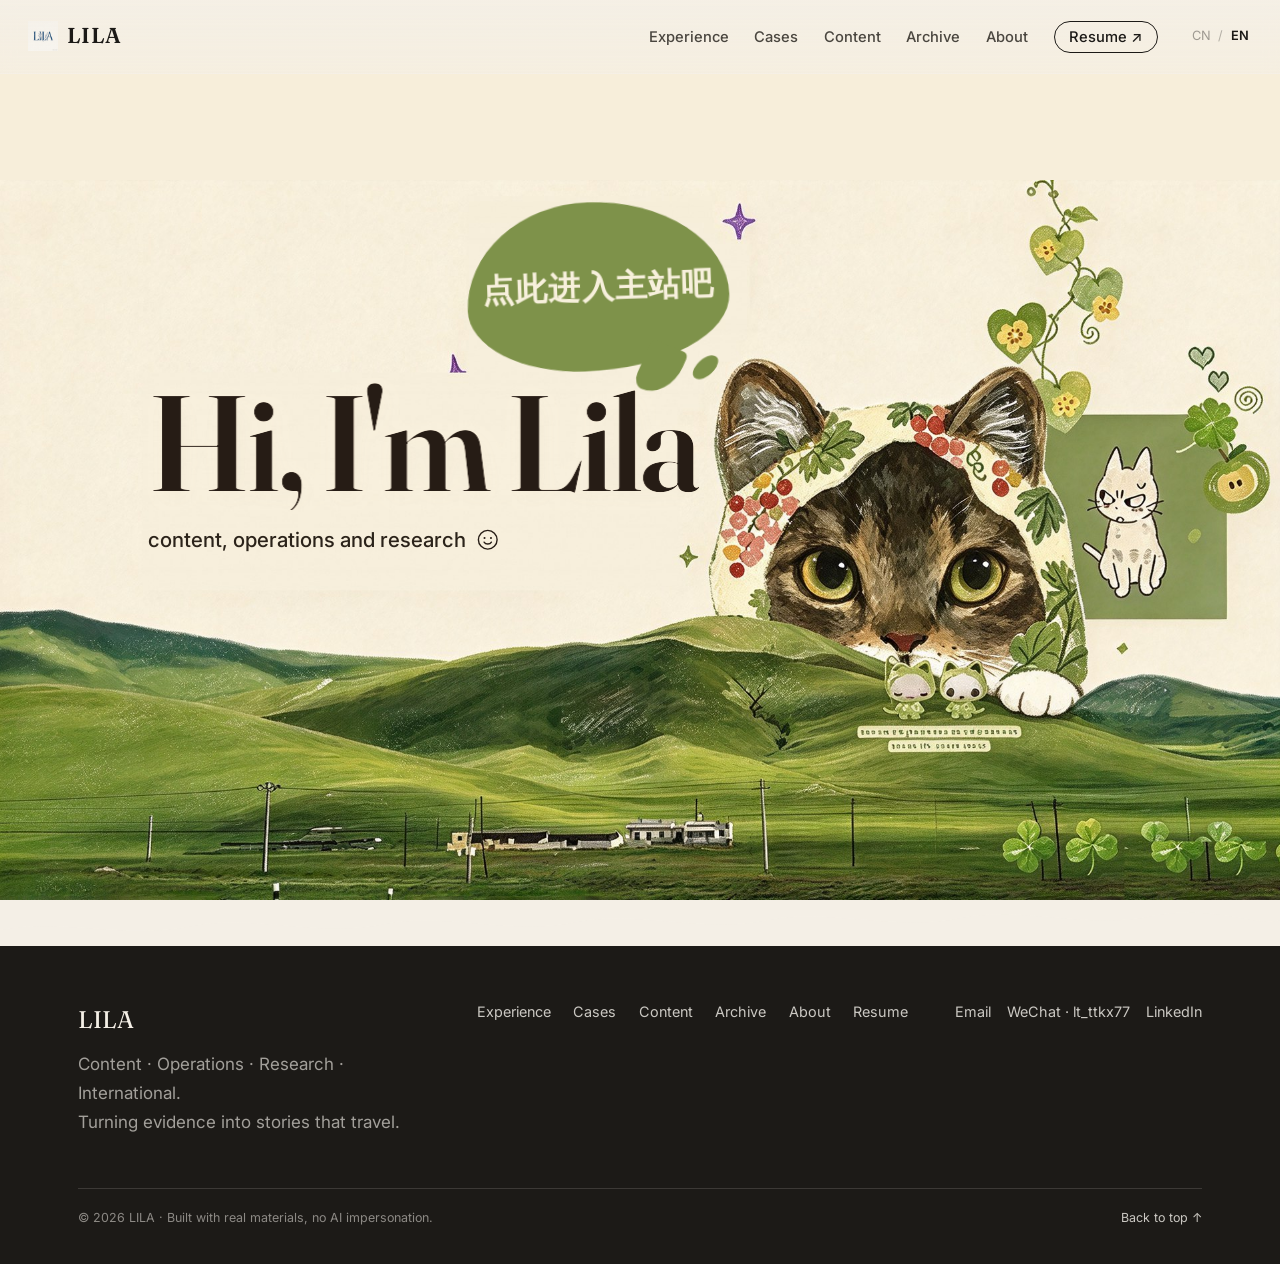
==== commit 4fc1c0f0: "Make the hero collage the site entry point - Swap index.html <-> hero.html: "/" now lands on the her" ====
--- a/index.html
+++ b/index.html
@@ -3,141 +3,49 @@
 <head>
 <meta charset="UTF-8">
 <meta name="viewport" content="width=device-width, initial-scale=1.0">
-<title>LILA — Portfolio · Content · Operations · Research · International</title>
-<meta name="description" content="LILA — a portfolio of content operations, brand research and creative work across cultures.">
+<title>LILA — Content · Operations · Research · International</title>
+<meta name="description" content="Hi, I'm Lila — content, operations and research across cultures, turning evidence into stories that travel.">
 <link rel="preconnect" href="https://fonts.googleapis.com">
 <link rel="preconnect" href="https://fonts.gstatic.com" crossorigin>
-<link href="https://fonts.googleapis.com/css2?family=Fraunces:ital,opsz,wght@0,9..144,400;0,9..144,600;1,9..144,500&family=Inter:wght@400;500;600&family=Noto+Serif+SC:wght@500;600;700&display=swap" rel="stylesheet">
+<link href="https://fonts.googleapis.com/css2?family=Fraunces:ital,opsz,wght@0,9..144,400;0,9..144,600;1,9..144,500&family=Inter:wght@400;500;600;700&display=swap" rel="stylesheet">
 <link rel="stylesheet" href="css/style.css">
+<link rel="stylesheet" href="css/hero.css">
 </head>
-<body class="home" data-page="home" data-no-intro>
+<!--
+  SITE ENTRY — hero collage (references: design references/hero).
+  · Served at the site root (index.html), so visiting / lands on this hero first.
+  · The main site now lives at home.html; the speech bubble below is the CTA
+    that takes the visitor there.
+  · No #intro element, so the torn-paper opening never runs on this page.
+  · The headline is fixed at "Hi, I'm Lila" + smiley in BOTH languages:
+    it carries no data-zh / data-zh-html attribute, so the site's bilingual
+    engine cannot overwrite it.
+  · The shader stage keeps the real <h1> in the DOM as accessible / fallback
+    text; the WebGL canvas overlays it only when the shader is live.
+  · Speech bubble = the "enter the site" CTA (link to home.html), text kept
+    in Chinese exactly as both target images show it.
+-->
+<body class="hero-page" data-page="hero">
 
 <div id="nav-root"></div>
 
 <main>
-  <!-- HERO — ticket collage (target-en / target-ch) -->
-  <section class="home-hero">
-    <div class="ticket reveal">
-      <div class="ticket-art" aria-hidden="true">
-        <img src="assets/hero-swirl.jpg" alt="">
+  <section class="hero-scene">
+    <div class="scene-fit">
+      <a class="hero-bubble" href="home.html" lang="zh-CN">点此进入主站吧</a>
+      <div class="hero-copy">
+        <div class="hero-stage" id="stage" data-hero-shader>
+          <h1 class="hero-title" id="title">Hi, <br>I'm <br>Lila</h1>
+          <canvas id="hero-gl" aria-hidden="true"></canvas>
+        </div>
+        <p class="hero-sub" data-zh-html="我在 <b>内容、运营与研究</b> 的交汇处工作——<br>把证据变成故事，把故事变成增长。">content, operations and research<span class="smile" aria-hidden="true"><svg viewBox="0 0 40 40"><circle cx="20" cy="20" r="17.4" fill="none" stroke="currentColor" stroke-width="2.6"/><circle cx="14" cy="16.6" r="1.9" fill="currentColor"/><circle cx="26" cy="16.6" r="1.9" fill="currentColor"/><path d="M13.2 24.4 C16 29 24 29 26.8 24.4" fill="none" stroke="currentColor" stroke-width="2.6" stroke-linecap="round"/></svg></span></p>
       </div>
-      <div class="ticket-panel">
-        <h1 class="reveal" data-zh-html="能跨越文化<br>的内容。">Content that<br>travels across<br>cultures.</h1>
-        <p class="ticket-tagline reveal" data-zh-html="我在 <b>内容、运营与研究</b> 的交汇处工作——把证据变成故事，把故事变成增长。">content, operations<br>and research</p>
-        <a class="ticket-mushroom reveal" href="#explore" aria-label="Explore my work">
-          <img src="assets/hero-mushroom.png" alt="">
-        </a>
-      </div>
-    </div>
-  </section>
-
-  <!-- EXPLORE / TOC -->
-  <section class="section" id="explore">
-    <div class="wrap">
-      <div class="toc-board reveal">
-        <div class="toc-head">
-          <div class="eyebrow" data-zh="目录">Table of contents</div>
-          <h2 class="title" data-zh="从哪儿看起">Where to look</h2>
-        </div>
-        <div class="toc-grid">
-          <a class="toc-card" href="experience.html">
-            <span class="num">01</span>
-            <h3 data-zh="经历">Experience</h3>
-            <p data-zh="内容运营，外加一个苏超赛季。">Content operations &amp; a Jiangsu Super League season.</p>
-            <span class="go" data-zh="打开 →">Open →</span>
-            <img class="deco deco-cat" src="assets/toc-cat.png" alt="" aria-hidden="true">
-          </a>
-          <a class="toc-card" href="cases.html">
-            <span class="num">02</span>
-            <h3 data-zh="案例研究">Case Studies</h3>
-            <p data-zh="Roborock 与 PETLIBRO——把研究变成出海打法。">Roborock &amp; PETLIBRO — research turned into GTM.</p>
-            <span class="go" data-zh="打开 →">Open →</span>
-          </a>
-          <a class="toc-card" href="content.html">
-            <span class="num">03</span>
-            <h3 data-zh="内容实践">Content Practice</h3>
-            <p data-zh="聊个天气吧、小红书、Mossy Brew。">Weather talk show, Xiaohongshu, Mossy Brew.</p>
-            <span class="go" data-zh="打开 →">Open →</span>
-            <img class="deco deco-doodle" src="assets/toc-doodle.png" alt="" aria-hidden="true">
-          </a>
-          <a class="toc-card" href="archive.html">
-            <span class="num">04</span>
-            <h3 data-zh="创意档案">Creative Archive</h3>
-            <p data-zh="影像、编辑设计、摄影与视觉实验。">Film, editorial, photography &amp; visual play.</p>
-            <span class="go" data-zh="打开 →">Open →</span>
-            <img class="deco deco-mint" src="assets/toc-stamp-mint.png" alt="" aria-hidden="true">
-            <img class="deco deco-green" src="assets/toc-stamp-green.png" alt="" aria-hidden="true">
-          </a>
-          <a class="toc-card" href="about.html">
-            <span class="num">05</span>
-            <h3 data-zh="关于">About</h3>
-            <p data-zh="我是谁、学什么、在意什么。">Who I am, what I study, what I care about.</p>
-            <span class="go" data-zh="打开 →">Open →</span>
-            <img class="deco deco-postcard" src="assets/toc-postcard.png" alt="" aria-hidden="true">
-          </a>
-        </div>
-      </div>
-    </div>
-  </section>
-
-  <!-- MY APPROACH — "我的方法 / 六个步骤" botanical framed note cards -->
-  <section class="section alt" id="approach">
-    <div class="method-board reveal">
-      <div class="method-head">
-        <div class="eyebrow" data-zh="我的方法">My approach</div>
-        <h2 class="title" data-zh="六个步骤，一以贯之">Six steps, always the same shape</h2>
-      </div>
-      <div class="approach">
-        <div class="step"><div class="n">01</div><h4 data-zh="观察">Observe</h4><p data-zh="观察行业、平台与人。">Watch the field, the platform, the people.</p></div>
-        <div class="step"><div class="n">02</div><h4 data-zh="提问">Question</h4><p data-zh="什么是真的？什么只是假设？">What is actually true? What is assumed?</p></div>
-        <div class="step"><div class="n">03</div><h4 data-zh="验证">Verify</h4><p data-zh="证据优先于观点——先用公开数据。">Evidence over opinion — public data first.</p></div>
-        <div class="step"><div class="n">04</div><h4 data-zh="转化">Convert</h4><p data-zh="把洞察变成内容，把内容变成行动。">Insight into content, content into action.</p></div>
-        <div class="step"><div class="n">05</div><h4 data-zh="发布">Publish</h4><p data-zh="在受众已经活跃的地方发布。">Ship where the audience already lives.</p></div>
-        <div class="step"><div class="n">06</div><h4 data-zh="复盘">Review</h4><p data-zh="衡量、学习，再回到观察。">Measure, learn, loop back to observe.</p></div>
-      </div>
-    </div>
-  </section>
-
-  <!-- FEATURED WORK -->
-  <section class="section">
-    <div class="wrap">
-      <div class="eyebrow reveal" data-zh="精选作品">Featured work</div>
-      <h2 class="title reveal" data-zh="两个值得一看的案例">Two cases worth a look</h2>
-      <div class="feat-grid">
-        <a class="feat-card reveal" href="cases-roborock.html">
-          <div class="img" style="background-image:url('assets/roborock_产品主视图.jpg')"></div>
-          <div class="veil"></div>
-          <div class="body">
-            <span class="k" data-zh="案例 01">Case 01</span>
-            <h3>Roborock</h3>
-            <p data-zh="从区域市场差异，到一套全球化 GTM 方法论。">From regional market differences to a global GTM playbook.</p>
-          </div>
-        </a>
-        <a class="feat-card reveal" href="cases-petlibro.html">
-          <div class="img" style="background-image:url('assets/petlibro-granary产品主视图.webp')"></div>
-          <div class="veil"></div>
-          <div class="body">
-            <span class="k" data-zh="案例 02">Case 02</span>
-            <h3>PETLIBRO</h3>
-            <p data-zh="从内容研究，到以创作者为驱动的策略。">From content research to a creator-led strategy.</p>
-          </div>
-        </a>
-      </div>
-    </div>
-  </section>
-
-  <!-- CONTACT -->
-  <section class="contact">
-    <div class="wrap">
-      <div class="eyebrow" style="color:var(--kraft)" data-zh="保持联系">Let's connect</div>
-      <h2 class="reveal" data-zh="正在寻找面向海外市场的运营与内容岗位。">Currently exploring content & ops roles across borders.</h2>
-      <p class="lead reveal" data-zh="如果你正在做一件需要细心倾听、并以稳妥方式打磨内容的事，我很乐意聊聊。">If you're building something that needs a careful ear and a steady hand with content, I'd love to talk.</p>
-      <p class="reveal"><a class="mail" href="mailto:glimmerflow@163.com">glimmerflow@163.com</a></p>
     </div>
   </section>
 </main>
 
 <div id="footer-root"></div>
 <script src="js/main.js"></script>
+<script src="js/hero-shader.js"></script>
 </body>
 </html>
--- a/css/hero.css
+++ b/css/hero.css
@@ -0,0 +1,145 @@
+/* =========================================================
+   SITE ENTRY HERO PAGE — collage redesign (site/index.html) ONLY
+   Reference-driven composition: painted grassland scene with the
+   berry-bonnet cat (baked illustration), HTML speech-bubble CTA,
+   shader headline + sub-line overlaid at reference positions.
+   Every rule is scoped to .hero-page so nothing here can
+   affect home.html or any other production page.
+   ========================================================= */
+
+.hero-page{background:#F7EEDA}
+
+/* ---------- scene frame ----------
+   The illustration is 16:9. The scene box keeps that aspect, sits at the
+   bottom of the viewport and letterboxes with the same cream above, so the
+   overlay positions (in % of the box) stay faithful to the reference at any
+   desktop viewport without cropping the baked art. */
+.hero-scene{
+  position:relative;z-index:1;
+  min-height:100svh;
+  display:flex;align-items:flex-end;
+  background:#F7EEDA;
+}
+.scene-fit{
+  position:relative;width:100%;aspect-ratio:16/9;
+  background:url('../assets/hero-scene.jpg') no-repeat bottom center / cover;
+}
+
+/* ---------- speech-bubble CTA (点此进入主站吧) ---------- */
+.hero-bubble{
+  position:absolute;left:36.5%;top:3%;
+  width:clamp(230px,20.5vw,330px);aspect-ratio:1.55;
+  background:#7E924A;
+  color:#F7F0DC;
+  display:flex;align-items:center;justify-content:center;
+  text-align:center;
+  font-weight:700;font-size:clamp(1.05rem,2.5vw,2.25rem);
+  letter-spacing:.04em;line-height:1.25;
+  border-radius:47% 53% 56% 44% / 62% 57% 43% 38%;
+  transform:rotate(-2deg);
+  transition:transform .25s ease;
+  z-index:3;
+}
+.hero-bubble:hover{transform:rotate(1deg) scale(1.03)}
+/* hand-drawn tail: two drips pointing down-right toward the cat */
+.hero-bubble::before{
+  content:"";position:absolute;right:20%;bottom:-15%;
+  width:15%;height:30%;
+  background:#7E924A;
+  border-radius:12% 12% 74% 26%;
+  transform:rotate(26deg);
+}
+.hero-bubble::after{
+  content:"";position:absolute;right:7%;bottom:-9%;
+  width:6.5%;height:18%;
+  background:#7E924A;
+  border-radius:60% 40% 62% 38%;
+  transform:rotate(42deg);
+}
+
+/* ---------- headline + sub-line ---------- */
+.hero-copy{position:absolute;left:11.6%;top:27%;z-index:2}
+.hero-stage{position:relative;width:max-content;max-width:100%}
+.hero-title{
+  margin:0;
+  font-family:var(--serif);
+  font-weight:600;
+  font-size:clamp(3.4rem,10.6vw,10rem);
+  line-height:1.0;
+  letter-spacing:-.022em;
+  color:#261C15;
+  white-space:nowrap;
+}
+#hero-gl{
+  position:absolute;left:0;top:0;width:100%;height:100%;
+  pointer-events:none;display:none;
+}
+.gl-on #hero-gl{display:block}
+.gl-on .hero-title{opacity:0}
+
+/* line breaks inside the h1 are mobile-only (matches the mobile reference
+   stack "Hi, / I'm / Lila"); the shader rebuilds its texture accordingly */
+.hero-title br{display:none}
+
+/* (the smiley moved to the sub-line; see .hero-sub .smile below) */
+
+.hero-sub{
+  margin:1.1vw 0 0;
+  font-size:clamp(.95rem,1.6vw,1.5rem);
+  line-height:1.55;
+  color:#2B231A;
+  font-weight:500;
+}
+.hero-sub b{color:#1E1812;font-weight:700}
+/* preserved smiley element: lives at the end of the sub-line so it stays
+   with the headline block without covering the baked illustration */
+.hero-sub .smile{
+  display:inline-block;width:1.05em;height:1.05em;
+  vertical-align:-.16em;margin-left:.5em;
+  color:#261C15;
+}
+.hero-sub .smile svg{width:100%;height:100%;display:block;overflow:visible}
+html[lang="zh-CN"] .hero-sub{
+  font-family:var(--serif);
+  font-size:clamp(1rem,2.1vw,1.95rem);
+  line-height:1.6;
+  font-weight:600;
+}
+
+/* ---------- responsive: mobile stack per mobile-reference ---------- */
+@media(max-width:620px){
+  .hero-scene{min-height:100svh}
+  .scene-fit{
+    aspect-ratio:auto;height:100svh;
+    background-position:70% 100%;
+  }
+  /* cream pad on top so headline + sub-line stay on paper, art emerges below */
+  .scene-fit::before{
+    content:"";position:absolute;left:0;right:0;top:0;height:52%;
+    background:linear-gradient(#F7EEDA 80%,rgba(247,238,218,0));
+    pointer-events:none;
+  }
+  .hero-bubble{
+    left:auto;right:5%;top:auto;bottom:37%;
+    width:54vw;aspect-ratio:1.9;
+    font-size:clamp(1.05rem,5.4vw,1.5rem);
+  }
+  .hero-bubble::before{width:10%;height:34%;right:14%;bottom:-16%}
+  .hero-bubble::after{display:none}
+  .hero-copy{left:6.5%;right:6.5%;top:13%}
+  .hero-stage{width:auto}
+  .hero-title{
+    white-space:normal;
+    font-size:clamp(3.4rem,17vw,5rem);
+  }
+  .hero-title br{display:inline}
+  .hero-sub{margin-top:4.5vw;font-size:clamp(.9rem,3.7vw,1.05rem);max-width:none}
+  html[lang="zh-CN"] .hero-sub{font-size:clamp(.9rem,3.7vw,1.05rem)}
+}
+
+/* ---------- short viewports ----------
+   On aspect ratios wider than 16:9, cap the scene box height and let the
+   cover background crop symmetrically instead. */
+@media(min-width:621px){
+  .scene-fit{max-height:100svh}
+}
